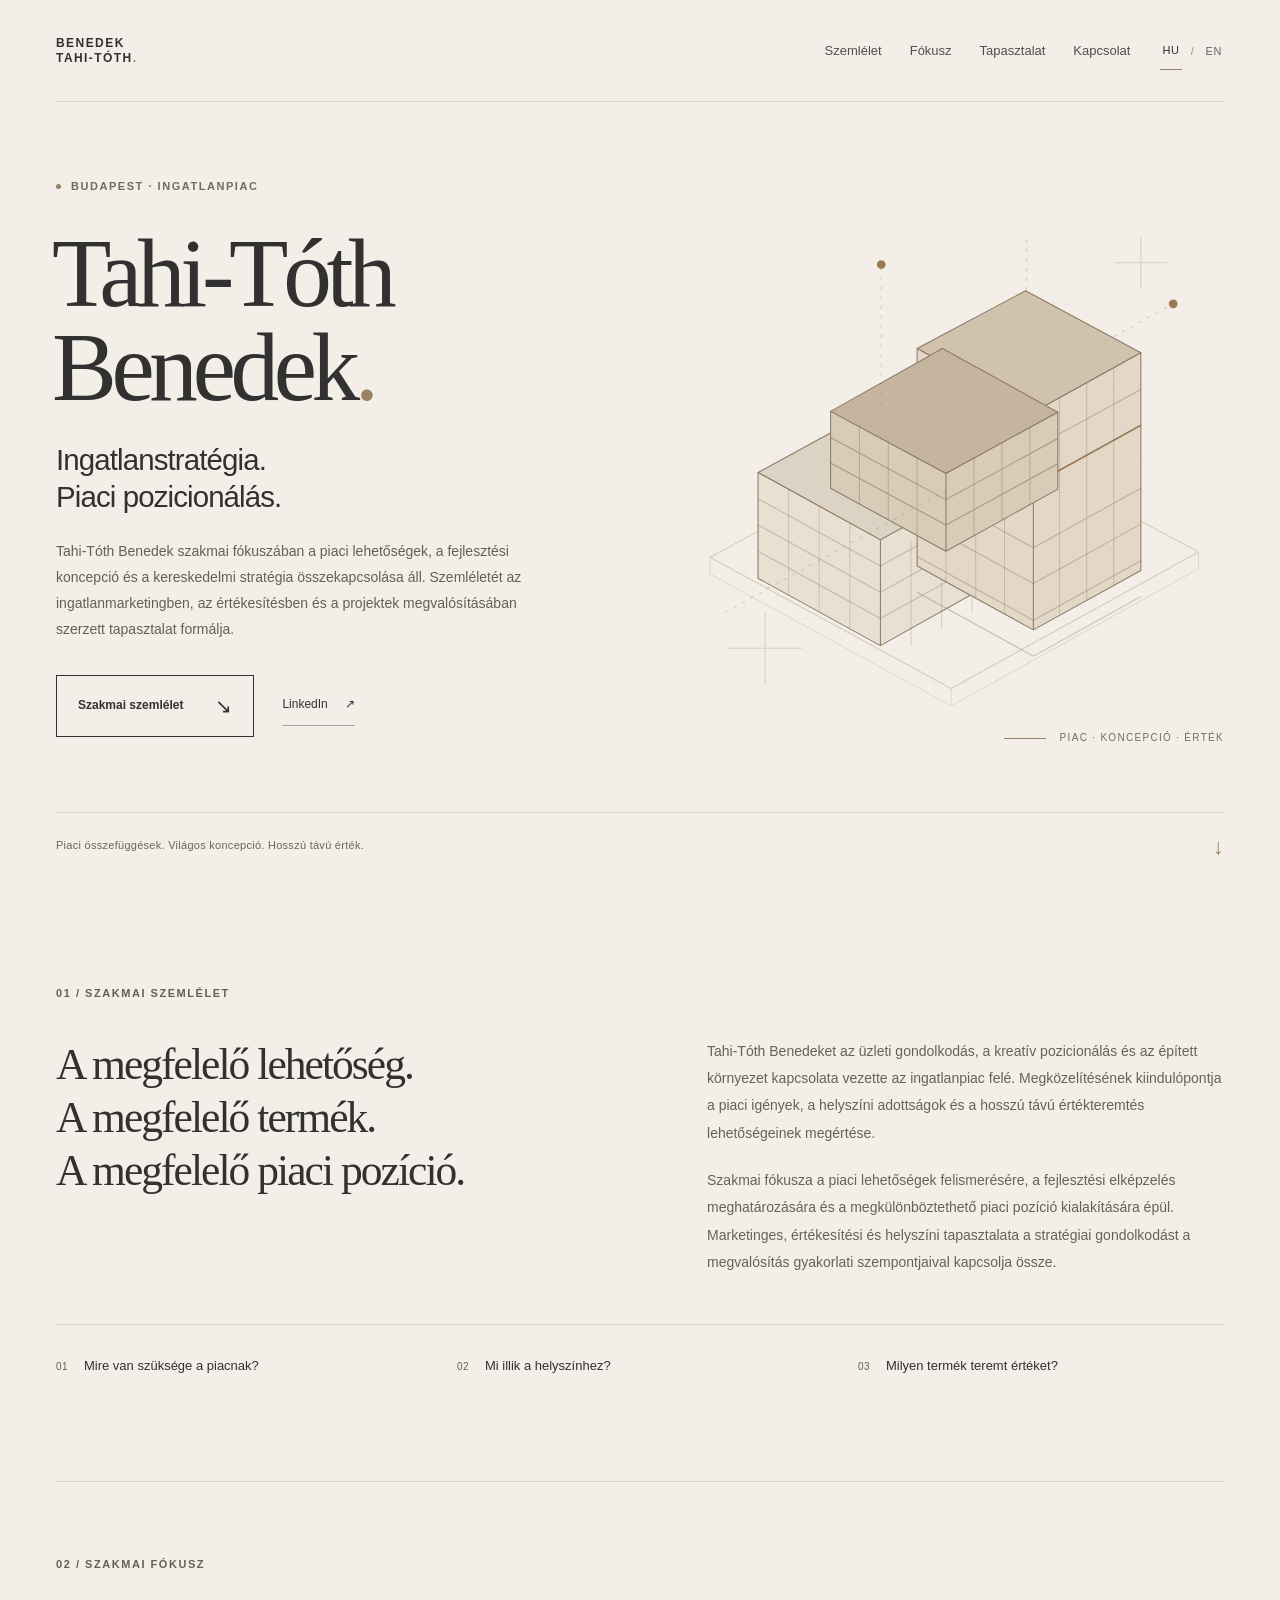
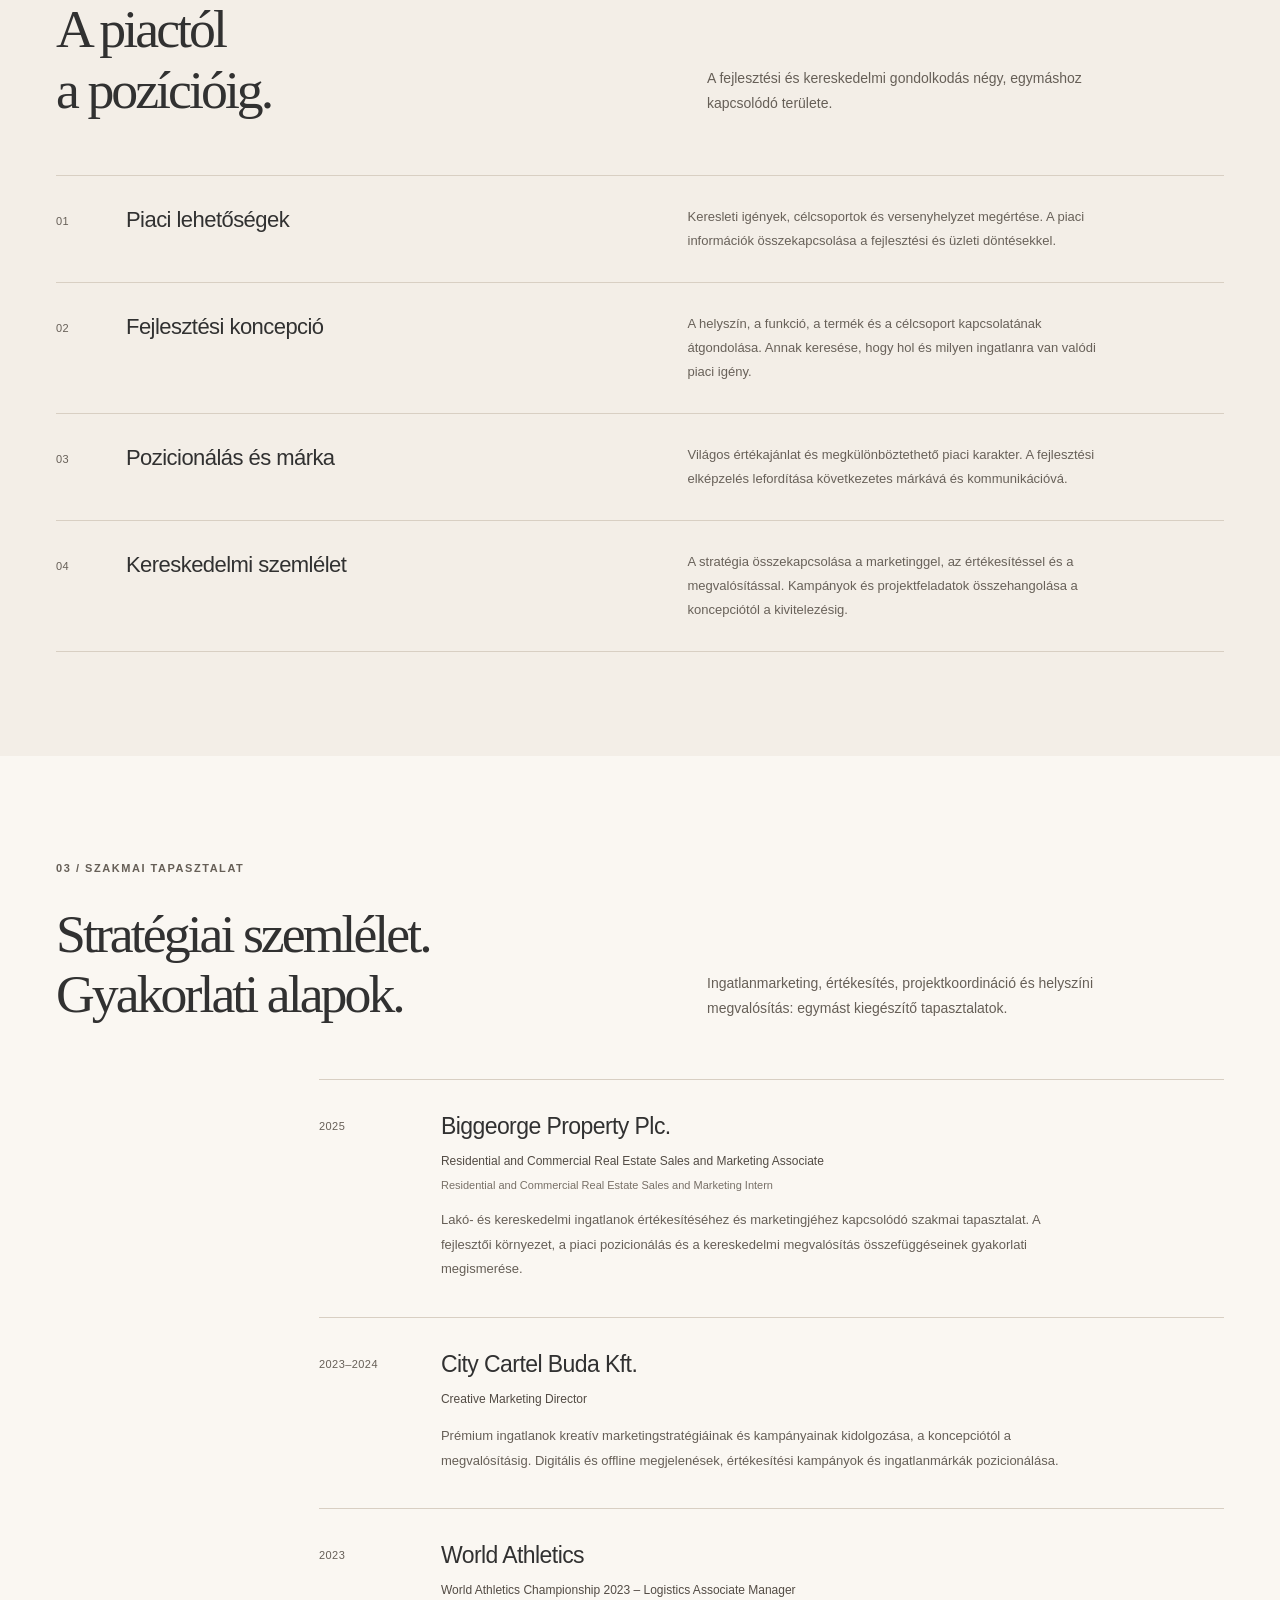
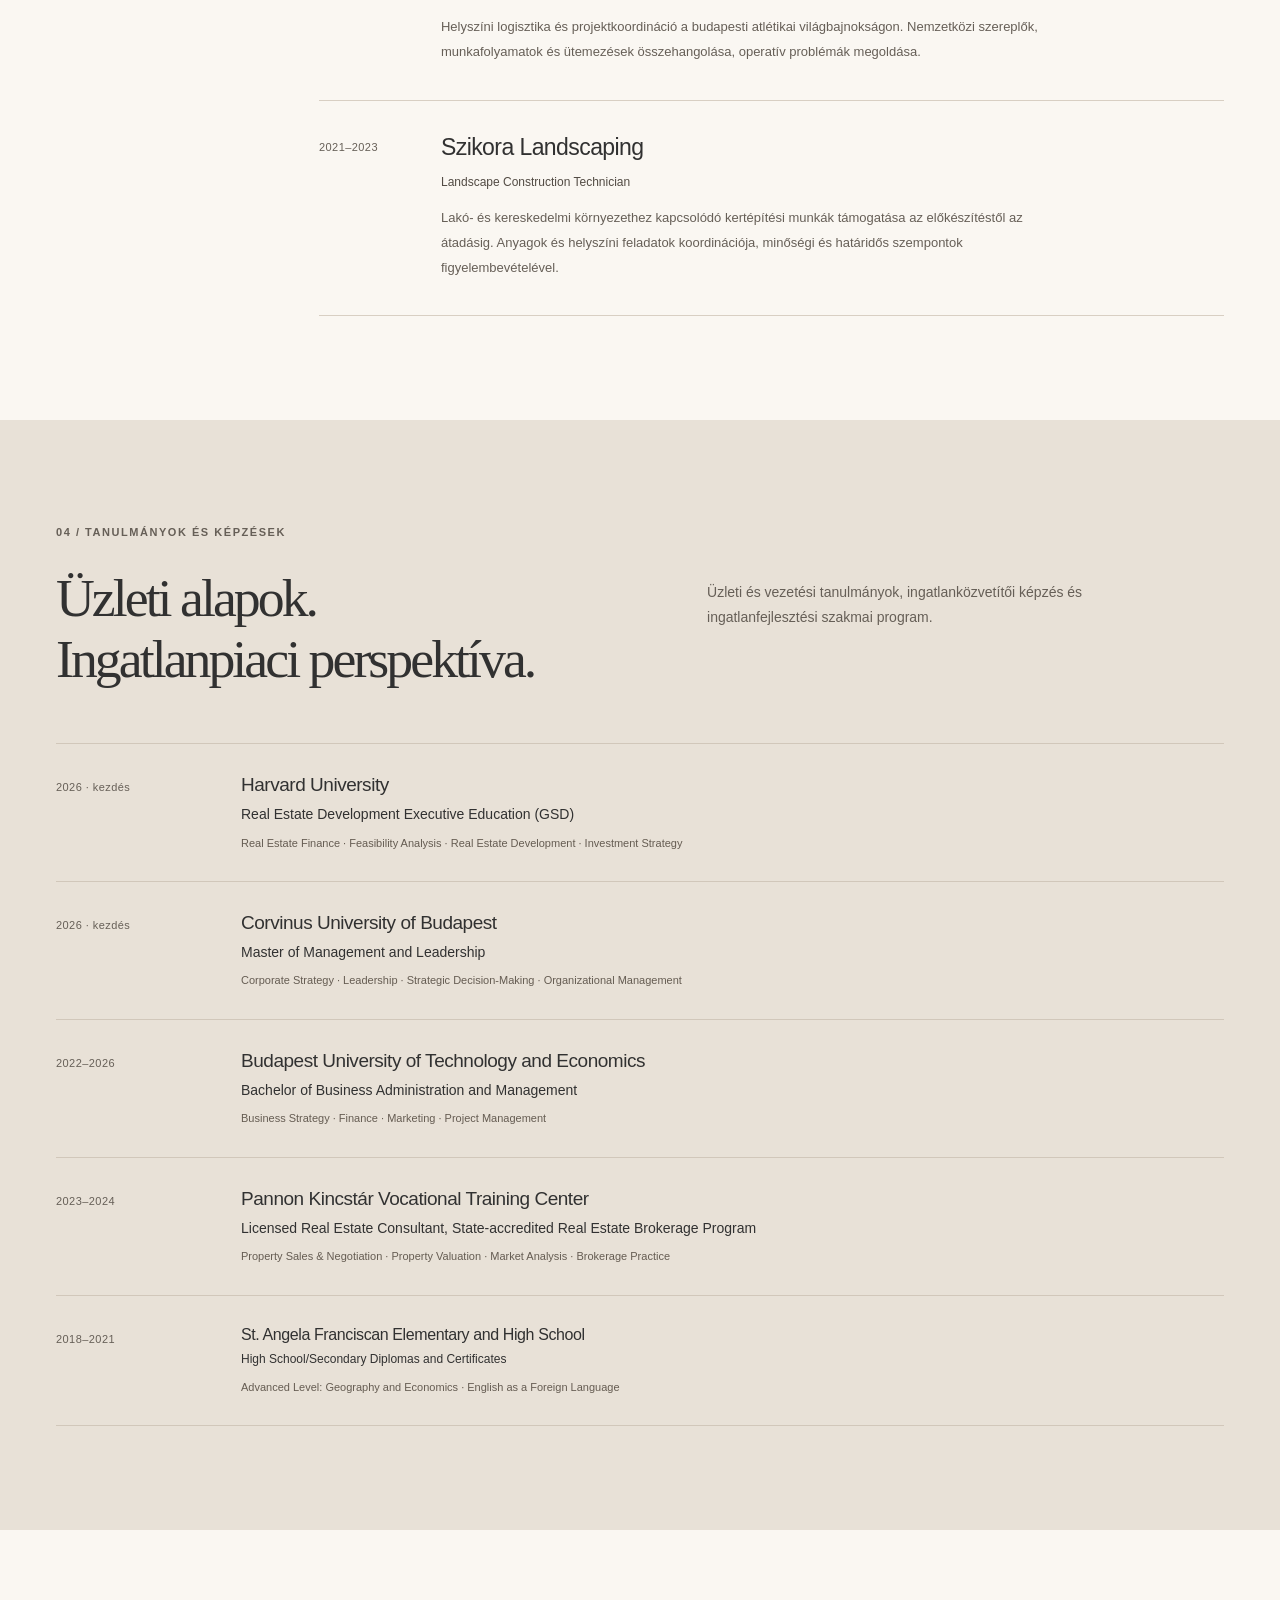
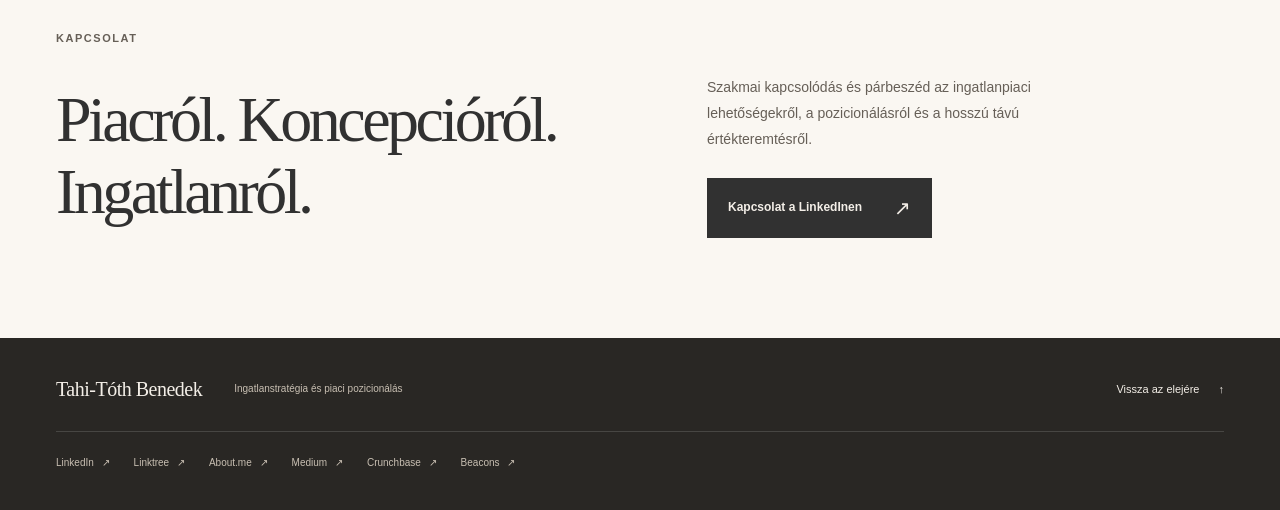
==== index.html @ 2187190b "Add files via upload" ====
<!doctype html>
<html lang="hu">
<head>
  <meta charset="utf-8">
  <meta name="viewport" content="width=device-width, initial-scale=1">
  <title>Tahi-Tóth Benedek | Ingatlanstratégia és piaci pozicionálás</title>
  <meta name="description" content="Tahi-Tóth Benedek szakmai oldala. Ingatlanpiaci lehetőségek, fejlesztési koncepció, márkapozicionálás és kereskedelmi szemlélet, gyakorlati tapasztalatra építve.">
  <meta name="author" content="Benedek Tahi-Tóth">
  <meta name="theme-color" content="#f3eee7">
  <link rel="canonical" href="https://benedektt.github.io/">
  <link rel="alternate" hreflang="hu" href="https://benedektt.github.io/">
  <link rel="alternate" hreflang="en" href="https://benedektt.github.io/en/">
  <link rel="alternate" hreflang="x-default" href="https://benedektt.github.io/">
  <meta property="og:type" content="profile">
  <meta property="og:site_name" content="Benedek Tahi-Tóth">
  <meta property="og:title" content="Tahi-Tóth Benedek | Ingatlanstratégia és piaci pozicionálás">
  <meta property="og:description" content="Tahi-Tóth Benedek szakmai oldala. Ingatlanpiaci lehetőségek, fejlesztési koncepció, márkapozicionálás és kereskedelmi szemlélet, gyakorlati tapasztalatra építve.">
  <meta property="og:url" content="https://benedektt.github.io/">
  <meta property="og:locale" content="hu_HU">
  <meta property="og:locale:alternate" content="en_GB">
  <meta property="og:image" content="https://benedektt.github.io/assets/social-card.png">
  <meta property="og:image:width" content="1200">
  <meta property="og:image:height" content="630">
  <meta property="og:image:alt" content="Benedek Tahi-Tóth — Real estate strategy and market positioning">
  <meta name="twitter:card" content="summary_large_image">
  <meta name="twitter:title" content="Tahi-Tóth Benedek | Ingatlanstratégia és piaci pozicionálás">
  <meta name="twitter:description" content="Tahi-Tóth Benedek szakmai oldala. Ingatlanpiaci lehetőségek, fejlesztési koncepció, márkapozicionálás és kereskedelmi szemlélet, gyakorlati tapasztalatra építve.">
  <meta name="twitter:image" content="https://benedektt.github.io/assets/social-card.png">
  <link rel="icon" href="assets/favicon.svg" type="image/svg+xml">
  <link rel="stylesheet" href="styles.css">
  <script type="application/ld+json">{"@context":"https://schema.org","@graph":[{"@type":"Person","@id":"https://benedektt.github.io/#person","name":"Benedek Tahi-Tóth","alternateName":["Tahi-Tóth Benedek","Benedek Tahi-Toth","Tahi-Toth Benedek"],"url":"https://benedektt.github.io/","description":"Tahi-Tóth Benedek szakmai oldala. Ingatlanpiaci lehetőségek, fejlesztési koncepció, márkapozicionálás és kereskedelmi szemlélet, gyakorlati tapasztalatra építve.","sameAs":["https://www.linkedin.com/in/benedektt/","https://linktr.ee/benedektt","https://about.me/benedektt","https://medium.com/@benedektt","https://www.crunchbase.com/person/benedek-tahi-t%C3%B3th","https://beacons.ai/benedektt"],"knowsAbout":["Real estate market analysis","Real estate development concepts","Market positioning","Real estate branding","Property marketing","Residential and commercial real estate sales"]},{"@type":"WebSite","@id":"https://benedektt.github.io/#website","url":"https://benedektt.github.io/","name":"Benedek Tahi-Tóth","inLanguage":["hu","en"],"publisher":{"@id":"https://benedektt.github.io/#person"}},{"@type":"ProfilePage","@id":"https://benedektt.github.io/#profile","url":"https://benedektt.github.io/","name":"Tahi-Tóth Benedek | Ingatlanstratégia és piaci pozicionálás","inLanguage":"hu","mainEntity":{"@id":"https://benedektt.github.io/#person"},"isPartOf":{"@id":"https://benedektt.github.io/#website"}}]}</script>
</head>
<body id="top">
  <a class="skip-link" href="#main">Ugrás a tartalomra</a>
  <div class="hero-wrap">
    <header class="site-header container">
      <a class="wordmark" href="#top" aria-label="Benedek Tahi-Tóth">BENEDEK<br>TAHI-TÓTH<span class="wordmark-dot" aria-hidden="true">.</span></a>
      <nav aria-label="Fő navigáció"><a href="#szemlelet">Szemlélet</a><a href="#fokusz">Fókusz</a><a href="#tapasztalat">Tapasztalat</a><a href="#kapcsolat">Kapcsolat</a></nav>
      <div class="languages" aria-label="Nyelvválasztás"><a href="./" lang="hu" hreflang="hu" aria-current="page">HU</a><span aria-hidden="true">/</span><a href="en/" lang="en" hreflang="en" >EN</a></div>
    </header>
  </div>
    <main id="main">
      <div class="hero-wrap">
      <section class="hero container" aria-labelledby="hero-title">
        <div class="hero-copy">
          <p class="eyebrow"><span class="status-dot" aria-hidden="true"></span>Budapest · Ingatlanpiac</p>
          <h1 id="hero-title">Tahi-Tóth<br> Benedek<span class="accent">.</span></h1>
          <p class="position">Ingatlanstratégia.<br>Piaci pozicionálás.</p>
          <p class="hero-intro">Tahi-Tóth Benedek szakmai fókuszában a piaci lehetőségek, a fejlesztési koncepció és a kereskedelmi stratégia összekapcsolása áll. Szemléletét az ingatlanmarketingben, az értékesítésben és a projektek megvalósításában szerzett tapasztalat formálja.</p>
          <div class="hero-actions"><a class="button button-light" href="#szemlelet">Szakmai szemlélet <span aria-hidden="true">↘</span></a><a class="text-link" href="https://www.linkedin.com/in/benedektt/">LinkedIn <span aria-hidden="true">↗</span></a></div>
        </div>
        <div class="hero-art"><svg class="architecture" viewBox="0 0 620 640" fill="none" aria-hidden="true" xmlns="http://www.w3.org/2000/svg">
  <defs><pattern id="grid" width="36" height="36" patternUnits="userSpaceOnUse"><path d="M36 0H0V36" stroke="currentColor" stroke-opacity=".075"/></pattern></defs>
  <rect width="620" height="640" fill="url(#grid)"/>
  <g stroke="currentColor" stroke-width="1.2" stroke-linejoin="round">
    <path d="M32 434 308 584 591 428 316 281Z" stroke-opacity=".30"/>
    <path d="m32 453 276 151 283-157M308 584v20M591 428v19M32 434v19" stroke-opacity=".18"/>
    <path d="m87 337 140 77 141-78-140-76Z" fill="#ddd3c5"/>
    <path d="m87 337 140 77v121L87 458Zm140 77 141-78v120l-141 79Z" fill="#e9e0d4"/>
    <path d="m87 367 140 77 141-78M87 397l140 77 141-78M87 427l140 77 141-78" stroke-opacity=".40"/>
    <path d="M122 356v121m35-102v121m35-102v121m70-101v121m35-140v121m35-141v121" stroke-opacity=".28"/>
    <path d="m269 195 133 73 123-68-132-71Z" fill="#d1c2ae"/>
    <path d="m269 195 133 73v249l-133-73Zm133 73 123-68v249l-123 68Z" fill="#e3d8c8"/>
    <path d="m269 237 133 72 123-67m-256 108 133 73 123-68m-256 36 133 73 123-68m-256 37 133 73 123-68m-256 36 133 73 123-68" stroke-opacity=".45"/>
    <path d="M302 213v249m34-231v249m33-231v249m63-247v248m31-265v249m31-266v249" stroke-opacity=".33"/>
    <path d="m269 278 133 73 123-68" stroke="#9a7a55" stroke-width="2"/>
    <path d="m170 267 132 71 128-70-132-73Z" fill="#c6b59e"/>
    <path d="m170 267 132 71v89l-132-72Zm132 71 128-70v88l-128 71Z" fill="#d8cbb8"/>
    <path d="m170 297 132 71 128-70m-260 28 132 71 128-70" stroke-opacity=".65"/>
    <path d="M203 285v88m33-70v88m33-71v88m65-88v90m32-107v89m32-107v89" stroke-opacity=".40"/>
    <path d="m49 497 260-143m175-167 78-43M228 260V99m166 30V65" stroke-dasharray="4 7" stroke-opacity=".30"/>
    <circle cx="228" cy="99" r="5" fill="#9a7a55" stroke="none"/>
    <circle cx="562" cy="144" r="5" fill="#9a7a55" stroke="none"/>
    <path d="M53 538h84m-42-42v84M495 97h60m-30-30v60" stroke-opacity=".25"/>
  </g>
</svg><p class="art-caption"><span class="art-line" aria-hidden="true"></span>Piac · Koncepció · Érték</p></div>
        <div class="hero-foot"><span>Piaci összefüggések. Világos koncepció. Hosszú távú érték.</span><span aria-hidden="true">↓</span></div>
      </section>
      </div>
      <div class="light-surface">
        <section id="szemlelet" class="about section container" aria-labelledby="about-title">
          <p class="section-label">01 / Szakmai szemlélet</p>
          <div class="about-grid"><h2 id="about-title">A megfelelő lehetőség.<br>A megfelelő termék.<br>A megfelelő piaci pozíció.</h2><div class="prose"><p>Tahi-Tóth Benedeket az üzleti gondolkodás, a kreatív pozicionálás és az épített környezet kapcsolata vezette az ingatlanpiac felé. Megközelítésének kiindulópontja a piaci igények, a helyszíni adottságok és a hosszú távú értékteremtés lehetőségeinek megértése.</p><p>Szakmai fókusza a piaci lehetőségek felismerésére, a fejlesztési elképzelés meghatározására és a megkülönböztethető piaci pozíció kialakítására épül. Marketinges, értékesítési és helyszíni tapasztalata a stratégiai gondolkodást a megvalósítás gyakorlati szempontjaival kapcsolja össze.</p></div></div>
          <ol class="questions"><li><span>01</span>Mire van szüksége a piacnak?</li><li><span>02</span>Mi illik a helyszínhez?</li><li><span>03</span>Milyen termék teremt értéket?</li></ol>
        </section>
        <section id="fokusz" class="focus section container" aria-labelledby="focus-title">
          <div class="section-heading"><div><p class="section-label">02 / Szakmai fókusz</p><h2 id="focus-title">A piactól<br>a pozícióig.</h2></div><p class="section-intro">A fejlesztési és kereskedelmi gondolkodás négy, egymáshoz kapcsolódó területe.</p></div>
          <div class="focus-list"><article class="focus-row"><span class="row-number">01</span><h3>Piaci lehetőségek</h3><p>Keresleti igények, célcsoportok és versenyhelyzet megértése. A piaci információk összekapcsolása a fejlesztési és üzleti döntésekkel.</p></article><article class="focus-row"><span class="row-number">02</span><h3>Fejlesztési koncepció</h3><p>A helyszín, a funkció, a termék és a célcsoport kapcsolatának átgondolása. Annak keresése, hogy hol és milyen ingatlanra van valódi piaci igény.</p></article><article class="focus-row"><span class="row-number">03</span><h3>Pozicionálás és márka</h3><p>Világos értékajánlat és megkülönböztethető piaci karakter. A fejlesztési elképzelés lefordítása következetes márkává és kommunikációvá.</p></article><article class="focus-row"><span class="row-number">04</span><h3>Kereskedelmi szemlélet</h3><p>A stratégia összekapcsolása a marketinggel, az értékesítéssel és a megvalósítással. Kampányok és projektfeladatok összehangolása a koncepciótól a kivitelezésig.</p></article></div>
        </section>
      </div>
      <section id="tapasztalat" class="experience section container" aria-labelledby="experience-title">
        <div class="section-heading"><div><p class="section-label">03 / Szakmai tapasztalat</p><h2 id="experience-title">Stratégiai szemlélet.<br>Gyakorlati alapok.</h2></div><p class="section-intro">Ingatlanmarketing, értékesítés, projektkoordináció és helyszíni megvalósítás: egymást kiegészítő tapasztalatok.</p></div>
        <div class="career-list"><article class="career"><p class="year">2025</p><div><h3>Biggeorge Property Plc.</h3><ul class="roles"><li>Residential and Commercial Real Estate Sales and Marketing Associate</li><li>Residential and Commercial Real Estate Sales and Marketing Intern</li></ul><p class="career-description">Lakó- és kereskedelmi ingatlanok értékesítéséhez és marketingjéhez kapcsolódó szakmai tapasztalat. A fejlesztői környezet, a piaci pozicionálás és a kereskedelmi megvalósítás összefüggéseinek gyakorlati megismerése.</p></div></article><article class="career"><p class="year">2023–2024</p><div><h3>City Cartel Buda Kft.</h3><ul class="roles"><li>Creative Marketing Director</li></ul><p class="career-description">Prémium ingatlanok kreatív marketingstratégiáinak és kampányainak kidolgozása, a koncepciótól a megvalósításig. Digitális és offline megjelenések, értékesítési kampányok és ingatlanmárkák pozicionálása.</p></div></article><article class="career"><p class="year">2023</p><div><h3>World Athletics</h3><ul class="roles"><li>World Athletics Championship 2023 – Logistics Associate Manager</li></ul><p class="career-description">Helyszíni logisztika és projektkoordináció a budapesti atlétikai világbajnokságon. Nemzetközi szereplők, munkafolyamatok és ütemezések összehangolása, operatív problémák megoldása.</p></div></article><article class="career"><p class="year">2021–2023</p><div><h3>Szikora Landscaping</h3><ul class="roles"><li>Landscape Construction Technician</li></ul><p class="career-description">Lakó- és kereskedelmi környezethez kapcsolódó kertépítési munkák támogatása az előkészítéstől az átadásig. Anyagok és helyszíni feladatok koordinációja, minőségi és határidős szempontok figyelembevételével.</p></div></article></div>
      </section>
      <div class="education-wrap">
        <section id="tanulmanyok" class="education section container" aria-labelledby="education-title">
          <div class="section-heading"><div><p class="section-label">04 / Tanulmányok és képzések</p><h2 id="education-title">Üzleti alapok.<br>Ingatlanpiaci perspektíva.</h2></div><p class="section-intro">Üzleti és vezetési tanulmányok, ingatlanközvetítői képzés és ingatlanfejlesztési szakmai program.</p></div>
          <div class="study-list"><article class="study"><p class="year">2026 · kezdés</p><div><h3>Harvard University</h3><p class="degree">Real Estate Development Executive Education (GSD)</p><p class="subjects">Real Estate Finance · Feasibility Analysis · Real Estate Development · Investment Strategy</p></div></article><article class="study"><p class="year">2026 · kezdés</p><div><h3>Corvinus University of Budapest</h3><p class="degree">Master of Management and Leadership</p><p class="subjects">Corporate Strategy · Leadership · Strategic Decision-Making · Organizational Management</p></div></article><article class="study"><p class="year">2022–2026</p><div><h3>Budapest University of Technology and Economics</h3><p class="degree">Bachelor of Business Administration and Management</p><p class="subjects">Business Strategy · Finance · Marketing · Project Management</p></div></article><article class="study"><p class="year">2023–2024</p><div><h3>Pannon Kincstár Vocational Training Center</h3><p class="degree">Licensed Real Estate Consultant, State-accredited Real Estate Brokerage Program</p><p class="subjects">Property Sales &amp; Negotiation · Property Valuation · Market Analysis · Brokerage Practice</p></div></article><article class="study"><p class="year">2018–2021</p><div><h3>St. Angela Franciscan Elementary and High School</h3><p class="degree">High School/Secondary Diplomas and Certificates</p><p class="subjects">Advanced Level: Geography and Economics · English as a Foreign Language</p></div></article></div>
        </section>
      </div>
      <section id="kapcsolat" class="contact section container" aria-labelledby="contact-title">
        <p class="section-label">Kapcsolat</p><div class="contact-grid"><h2 id="contact-title">Piacról. Koncepcióról.<br>Ingatlanról.</h2><div><p>Szakmai kapcsolódás és párbeszéd az ingatlanpiaci lehetőségekről, a pozicionálásról és a hosszú távú értékteremtésről.</p><a class="button button-dark" href="https://www.linkedin.com/in/benedektt/">Kapcsolat a LinkedInen <span aria-hidden="true">↗</span></a></div></div>
      </section>
    </main>
    <footer class="site-footer"><div class="container"><div class="footer-top"><a class="footer-name" href="#top">Tahi-Tóth Benedek</a><p>Ingatlanstratégia és piaci pozicionálás</p><a class="back-top" href="#top">Vissza az elejére <span aria-hidden="true">↑</span></a></div><nav class="profile-links" aria-label="Szakmai profilok"><a href="https://www.linkedin.com/in/benedektt/">LinkedIn <span aria-hidden="true">↗</span></a><a href="https://linktr.ee/benedektt">Linktree <span aria-hidden="true">↗</span></a><a href="https://about.me/benedektt">About.me <span aria-hidden="true">↗</span></a><a href="https://medium.com/@benedektt">Medium <span aria-hidden="true">↗</span></a><a href="https://www.crunchbase.com/person/benedek-tahi-t%C3%B3th">Crunchbase <span aria-hidden="true">↗</span></a><a href="https://beacons.ai/benedektt">Beacons <span aria-hidden="true">↗</span></a></nav></div></footer>
</body>
</html>
---- styles.css ----
:root{--ink:#313131;--ink-deep:#292724;--cream:#f3eee7;--paper:#faf7f2;--sand:#9b8064;--muted:#665f57;--line:#d8cfc3;--serif:Georgia,'Times New Roman',serif;--sans:Inter,'Segoe UI',Arial,sans-serif}
*{box-sizing:border-box}html{scroll-behavior:smooth;scroll-padding-top:26px}body{margin:0;background:var(--paper);color:var(--ink);font-family:var(--sans);font-size:16px;line-height:1.65;-webkit-font-smoothing:antialiased}a{color:inherit;text-decoration:none}a:focus-visible{outline:3px solid #8b6f4f;outline-offset:6px}::selection{background:#dfd0bf;color:var(--ink)}h1,h2,h3,p{margin:0}h1,h2{font-family:var(--serif);font-weight:400;letter-spacing:-.055em}h2{font-size:clamp(36px,4.2vw,58px);line-height:1.13}h3{font-size:22px;font-weight:500;line-height:1.35;letter-spacing:-.025em}.container{width:min(1240px,calc(100% - 112px));margin-inline:auto}.section{padding-block:104px}.skip-link{position:absolute;top:-100px;left:16px;z-index:100;padding:12px 20px;background:var(--sand);color:var(--ink)}.skip-link:focus{top:16px}.hero-wrap{background:var(--cream)}.site-header,.hero{color:var(--ink);background:var(--cream)}.site-header{display:flex;align-items:center;justify-content:space-between;gap:30px;padding-top:31px;padding-bottom:31px;border-bottom:1px solid #31313124}.wordmark{font-size:12px;line-height:1.25;letter-spacing:.12em;font-weight:600;flex-shrink:0}.wordmark-dot{color:var(--sand)}.site-header nav{display:flex;align-items:center;gap:28px;margin-left:auto}.site-header nav a{font-size:13px;opacity:.84;padding-block:9px}.site-header nav a:hover{opacity:1;color:var(--sand)}.languages{display:flex;gap:9px;align-items:center;font-size:11px;letter-spacing:.06em}.languages a{padding:10px 2px;opacity:.72}.languages a[aria-current]{opacity:1;border-bottom:1px solid var(--sand)}.languages span{opacity:.5}.hero{display:grid;grid-template-columns:1.1fr 1fr;gap:0 30px;padding-top:76px;position:relative}.eyebrow,.section-label{font-size:11px;line-height:1.5;font-weight:600;text-transform:uppercase;letter-spacing:.14em}.eyebrow{display:flex;align-items:center;gap:10px;color:#716b63;margin-bottom:31px}.status-dot{width:5px;height:5px;background:var(--sand);border-radius:50%;display:inline-block}.hero h1{font-size:clamp(65px,7.6vw,110px);line-height:.97;margin-left:-4px;white-space:nowrap}.accent{color:var(--sand)}.position{font-size:clamp(22px,2.3vw,31px);font-weight:400;line-height:1.28;letter-spacing:-.03em;margin-top:26px}.hero-intro{max-width:475px;font-size:14px;line-height:1.85;color:#655f58;margin-top:23px}.hero-actions{display:flex;align-items:center;gap:28px;margin-top:32px}.button{display:inline-flex;align-items:center;justify-content:space-between;gap:32px;padding:16px 21px;font-size:12px;font-weight:600;line-height:1.4;min-height:50px;transition:background .15s,color .15s}.button span{font-size:20px;font-weight:400}.button-light{background:transparent;color:var(--ink);border:1px solid var(--ink)}.button-light:hover{background:var(--ink);color:var(--cream)}.button-dark{background:var(--ink);color:var(--cream)}.button-dark:hover{background:#4b4540}.text-link{white-space:nowrap;font-size:12px;border-bottom:1px solid #31313165;padding-block:10px}.text-link span{margin-left:14px}.hero-art{align-self:center;position:relative;min-width:0}.architecture{width:100%;height:auto;display:block;color:#8c7a66;overflow:visible}.art-caption{display:flex;align-items:center;justify-content:flex-end;gap:14px;font-size:10px;letter-spacing:.13em;text-transform:uppercase;color:#716b63;margin-top:-8px}.art-line{width:42px;height:1px;background:var(--sand)}.hero-foot{grid-column:1/-1;display:flex;justify-content:space-between;border-top:1px solid #31313124;margin-top:66px;padding-block:23px;font-size:11px;color:#6c655c;letter-spacing:.025em}.hero-foot>span:last-child{font-size:22px;color:var(--sand);line-height:1}.light-surface{background:var(--cream)}.section-label{color:var(--muted);margin-bottom:36px}.about-grid{display:grid;grid-template-columns:1.12fr 1fr;gap:72px}.about h2{font-size:clamp(30px,3.4vw,45px);line-height:1.22;letter-spacing:-.045em}.prose{font-size:14px;color:#686159;line-height:1.95}.prose p+p{margin-top:20px}.questions{display:grid;grid-template-columns:1fr 1fr 1fr;gap:35px;list-style:none;padding:30px 0 0;margin:48px 0 0;border-top:1px solid var(--line)}.questions li{font-size:13px;display:flex;gap:16px;align-items:baseline}.questions span,.row-number,.year{font-size:11px;letter-spacing:.04em;font-variant-numeric:tabular-nums;color:var(--muted)}.questions span{font-size:10px}.focus{border-top:1px solid var(--line);padding-top:74px}.section-heading{display:grid;grid-template-columns:1.12fr 1fr;gap:72px;align-items:end;margin-bottom:54px}.section-heading .section-label{margin-bottom:27px}.section-intro{max-width:390px;color:var(--muted);font-size:14px;line-height:1.8;padding-bottom:4px}.focus-list{border-top:1px solid var(--line)}.focus-row{display:grid;grid-template-columns:45px 1fr 1fr;gap:25px;border-bottom:1px solid var(--line);padding:29px 0}.focus-row .row-number{padding-top:7px}.focus-row h3{font-size:22px}.focus-row p{font-size:13px;color:#686159;line-height:1.85;max-width:425px}.experience{background:var(--paper)}.career-list{border-top:1px solid var(--line);margin-left:calc(22% + 6px)}.career{display:grid;grid-template-columns:96px 1fr;gap:26px;padding:31px 0 35px;border-bottom:1px solid var(--line)}.career .year,.study .year{padding-top:6px}.career h3{font-size:23px;margin-bottom:10px}.roles{list-style:none;padding:0;margin:0 0 14px;font-size:12px;font-weight:500;line-height:1.65;color:#524b44}.roles li+li{margin-top:4px}.roles li:nth-child(2){color:#787067;font-size:11px}.career-description{font-size:13px;line-height:1.9;color:var(--muted);max-width:630px}.education-wrap{background:#e8e1d7}.education .section-heading{align-items:center}.study-list{border-top:1px solid #d1c7ba}.study{display:grid;grid-template-columns:155px 1fr;gap:30px;padding:28px 0;border-bottom:1px solid #d1c7ba}.study h3{font-size:19px;margin-bottom:5px}.degree{font-size:14px;line-height:1.6;max-width:740px}.subjects{font-size:11px;line-height:1.8;color:#655c52;margin-top:8px}.study:last-child h3{font-size:16px}.study:last-child .degree{font-size:12px}.contact{padding-block:100px}.contact .section-label{margin-bottom:28px}.contact-grid{display:grid;grid-template-columns:1.12fr 1fr;gap:72px;align-items:center}.contact-grid h2{font-size:clamp(38px,5vw,70px)}.contact-grid p{font-size:14px;line-height:1.85;max-width:390px;color:var(--muted);margin-bottom:25px}.site-footer{background:var(--ink-deep);color:var(--cream);padding-block:35px}.footer-top{display:grid;grid-template-columns:auto 1fr auto;align-items:center;gap:32px}.footer-name{font-family:var(--serif);font-size:20px;letter-spacing:-.025em}.footer-top p{font-size:10px;color:#c8bfb2}.back-top{font-size:11px}.back-top span{margin-left:16px}.profile-links{display:flex;flex-wrap:wrap;gap:10px 24px;border-top:1px solid #ffffff24;margin-top:25px;padding-top:19px}.profile-links a{font-size:10px;line-height:2.4;color:#c8bfb2}.profile-links a:hover{color:#efdfcb}.profile-links a span{margin-left:5px}.error-page{min-height:100vh;display:grid;place-items:center;padding:36px;background:var(--cream)}.error-page h1{font-size:clamp(45px,8vw,90px);line-height:1.05}.error-page p[lang]{margin:20px 0 28px;color:var(--muted)}
@media(min-width:1450px){.hero{padding-top:85px}}
@media(max-width:1150px){.container{width:calc(100% - 72px)}.site-header nav{gap:20px}.hero{gap:0 16px;padding-top:60px}.hero h1{font-size:8.2vw}.hero-intro{font-size:13px}.hero-art{align-self:center}.about-grid,.section-heading,.contact-grid{gap:40px}.career-list{margin-left:12%}.focus-row{grid-template-columns:30px .95fr 1fr;gap:20px}.focus-row h3{font-size:20px}.footer-top{gap:20px}}
@media(max-width:850px){.container{width:calc(100% - 48px)}.site-header{gap:20px;padding-block:25px}.site-header nav{gap:17px}.site-header nav a{font-size:11px}.hero h1{font-size:9vw}.hero{padding-top:45px}.hero-art{margin-right:-15px}.position{font-size:24px}.hero-intro{font-size:13px}.hero-actions{gap:18px}.hero-actions .button{gap:20px;padding:14px 16px;font-size:11px}.hero-foot{margin-top:45px;font-size:10px}.section{padding-block:75px}.about-grid{grid-template-columns:1fr;gap:28px}.about h2{font-size:43px}.prose{max-width:660px}.questions{gap:20px;margin-top:35px}.questions li{font-size:11px;gap:10px}.section-heading{gap:30px}.section-heading h2{font-size:40px}.section-intro{font-size:13px}.focus-row{grid-template-columns:25px 1fr;gap:10px 20px}.focus-row p{grid-column:2;max-width:100%;font-size:13px}.focus-row h3{font-size:23px}.career-list{margin-left:0}.study{grid-template-columns:105px 1fr;gap:20px}.contact-grid{gap:30px}.footer-top{grid-template-columns:1fr auto}.footer-top p{grid-column:1;grid-row:2}.back-top{grid-column:2;grid-row:1/3}.footer-top{gap:7px 20px}}
@media(max-width:600px){.container{width:calc(100% - 40px)}.site-header{display:grid;grid-template-columns:1fr auto;gap:19px 20px;padding-top:22px;padding-bottom:15px}.wordmark{font-size:10px}.languages{grid-column:2;grid-row:1;font-size:11px}.site-header nav{grid-column:1/-1;grid-row:2;justify-content:space-between;gap:12px;margin:0}.site-header nav a{font-size:11px;padding-block:10px}.hero{display:flex;flex-direction:column;padding-top:39px}.eyebrow{font-size:9px;margin-bottom:27px}.hero h1{font-size:clamp(65px,17vw,94px);letter-spacing:-.06em;margin-left:-2px}.position{font-size:25px;margin-top:23px;line-height:1.3}.hero-intro{font-size:13px;margin-top:20px;line-height:1.85;max-width:460px}.hero-actions{margin-top:25px;gap:18px}.hero-actions .button{font-size:11px;padding:15px 17px;gap:20px}.hero-art{width:min(90%,410px);margin:14px auto -5px;align-self:center}.architecture{max-height:370px}.art-caption{font-size:8px;margin-top:-8px}.hero-foot{width:100%;font-size:9px;margin-top:29px;padding-block:20px;gap:20px;align-items:center;line-height:1.6}.hero-foot>span:first-child{max-width:270px}.section{padding-block:58px}.section-label{font-size:9px;margin-bottom:25px;letter-spacing:.13em}.about h2{font-size:clamp(28px,7.7vw,40px);line-height:1.25}.about-grid{gap:25px}.prose{font-size:13px;line-height:1.9}.questions{grid-template-columns:1fr;gap:15px;margin-top:28px;padding-top:25px}.questions li{font-size:12px;gap:17px}.section-heading{grid-template-columns:1fr;gap:19px;margin-bottom:34px}.section-heading h2{font-size:40px}.section-heading .section-label{margin-bottom:22px}.section-intro{font-size:13px;max-width:430px}.focus{padding-top:50px}.focus-row{padding-block:24px;gap:9px 15px}.focus-row h3{font-size:21px}.focus-row p{font-size:12px;line-height:1.9}.career{grid-template-columns:1fr;gap:10px;padding-block:25px}.career h3{font-size:21px}.career .year{font-size:10px;padding:0}.roles{font-size:11px;line-height:1.7;overflow-wrap:anywhere}.roles li:nth-child(2){font-size:10px}.career-description{font-size:12px;line-height:1.9}.study{grid-template-columns:1fr;gap:10px;padding-block:24px}.study .year{font-size:10px;padding:0}.study h3{font-size:18px}.degree{font-size:13px}.subjects{font-size:10px;line-height:1.85}.study:last-child h3{font-size:15px}.contact-grid{grid-template-columns:1fr;gap:25px}.contact-grid h2{font-size:44px}.contact-grid p{font-size:13px}.contact .section-label{margin-bottom:24px}.button-dark{font-size:11px}.site-footer{padding-block:29px}.footer-top{grid-template-columns:1fr;gap:7px}.footer-name{font-size:21px}.footer-top p{font-size:10px;grid-row:auto;grid-column:auto}.back-top{grid-row:auto;grid-column:auto;margin-top:14px;font-size:10px;justify-self:start;padding-block:6px}.profile-links{gap:8px 19px;margin-top:22px;padding-top:15px}.profile-links a{font-size:10px}}
@media(prefers-reduced-motion:reduce){html{scroll-behavior:auto}*{transition:none!important}}
@media print{.hero-wrap,.site-header,.hero,.site-footer,.light-surface,.education-wrap{background:white;color:black}.hero-art,.site-header nav,.languages,.hero-actions,.hero-foot,.contact,.site-footer,.skip-link{display:none}.container{width:100%}.hero{display:block;padding:0}.hero h1{font-size:40px}.hero h1 br{display:none}.hero-intro,.position{color:black;max-width:100%}.position{font-size:20px}.section{padding-block:25px}.about-grid,.section-heading{display:block}.section-intro{margin-top:12px}.career-list{margin-left:0}.section-label,.prose,.career-description,.subjects,.degree{color:black}.career,.study{break-inside:avoid}.hero h1{white-space:normal}.section-heading h2,.about h2{font-size:26px}}
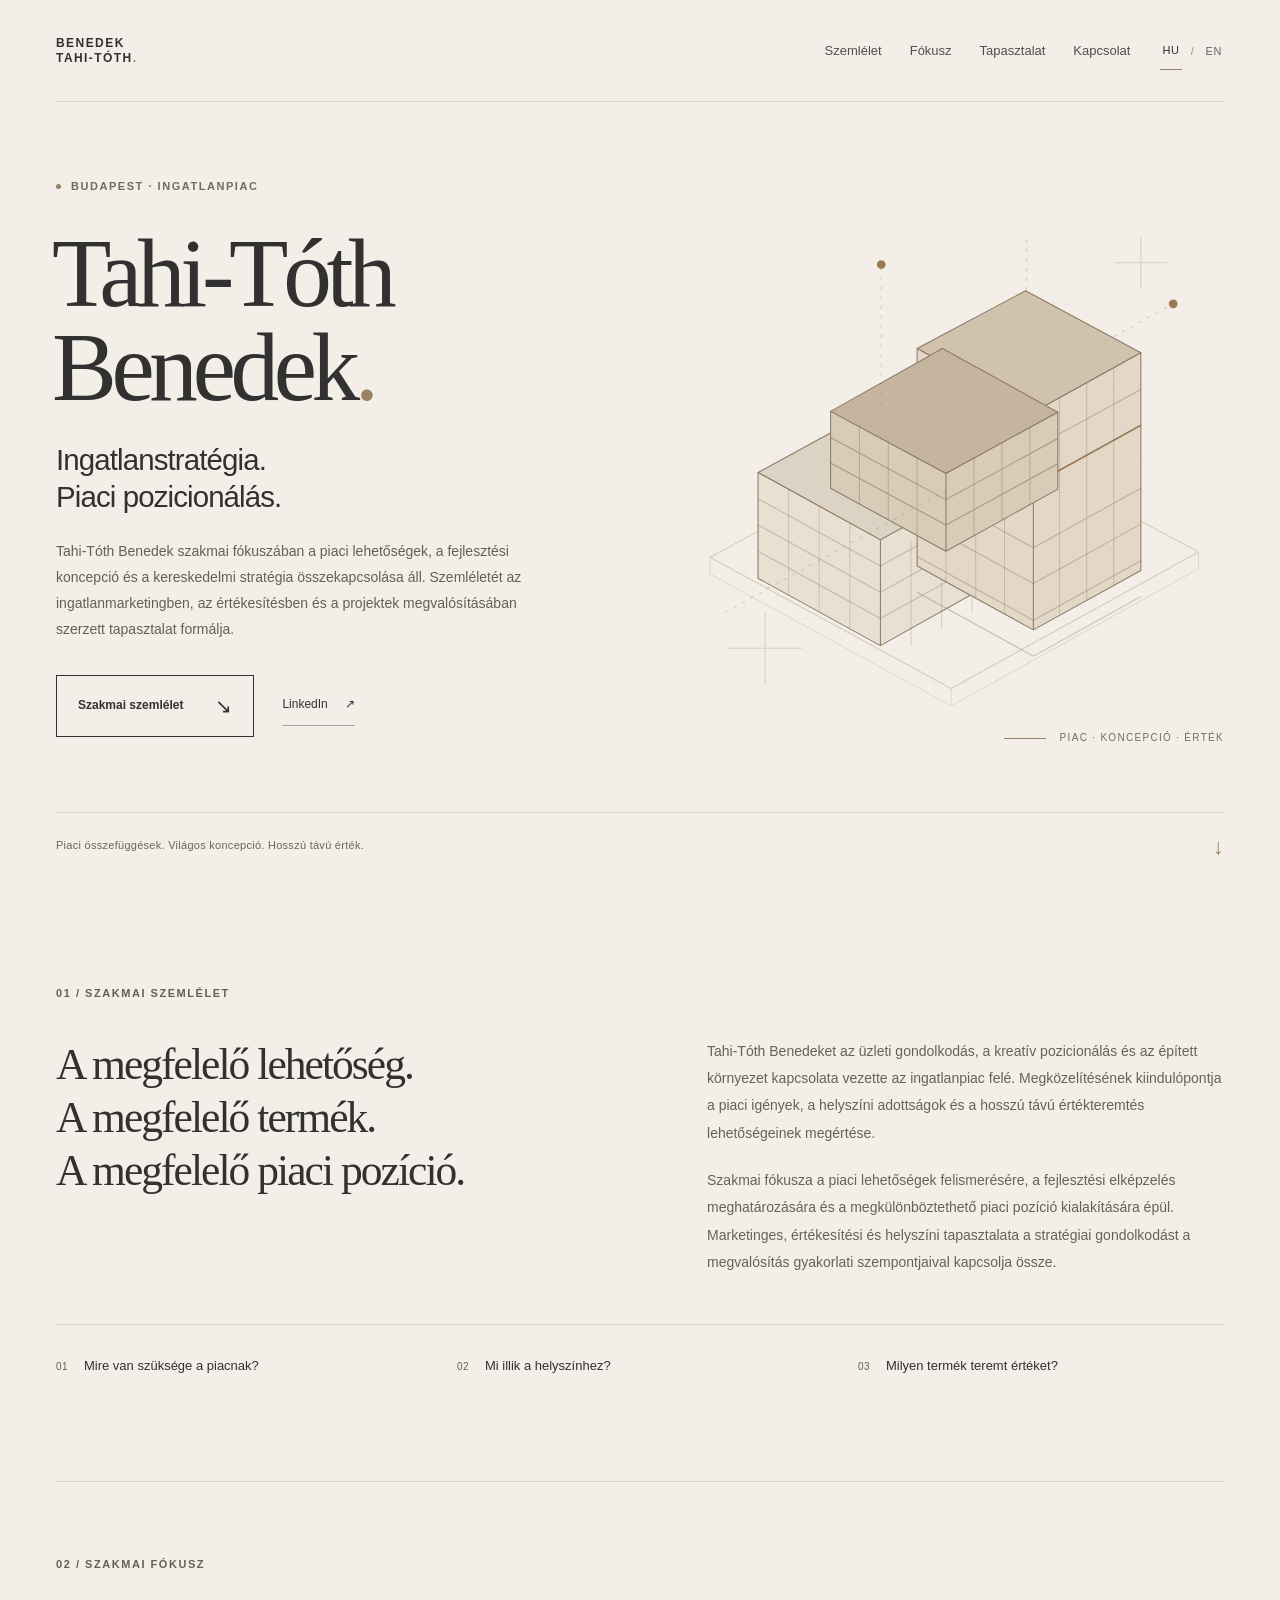
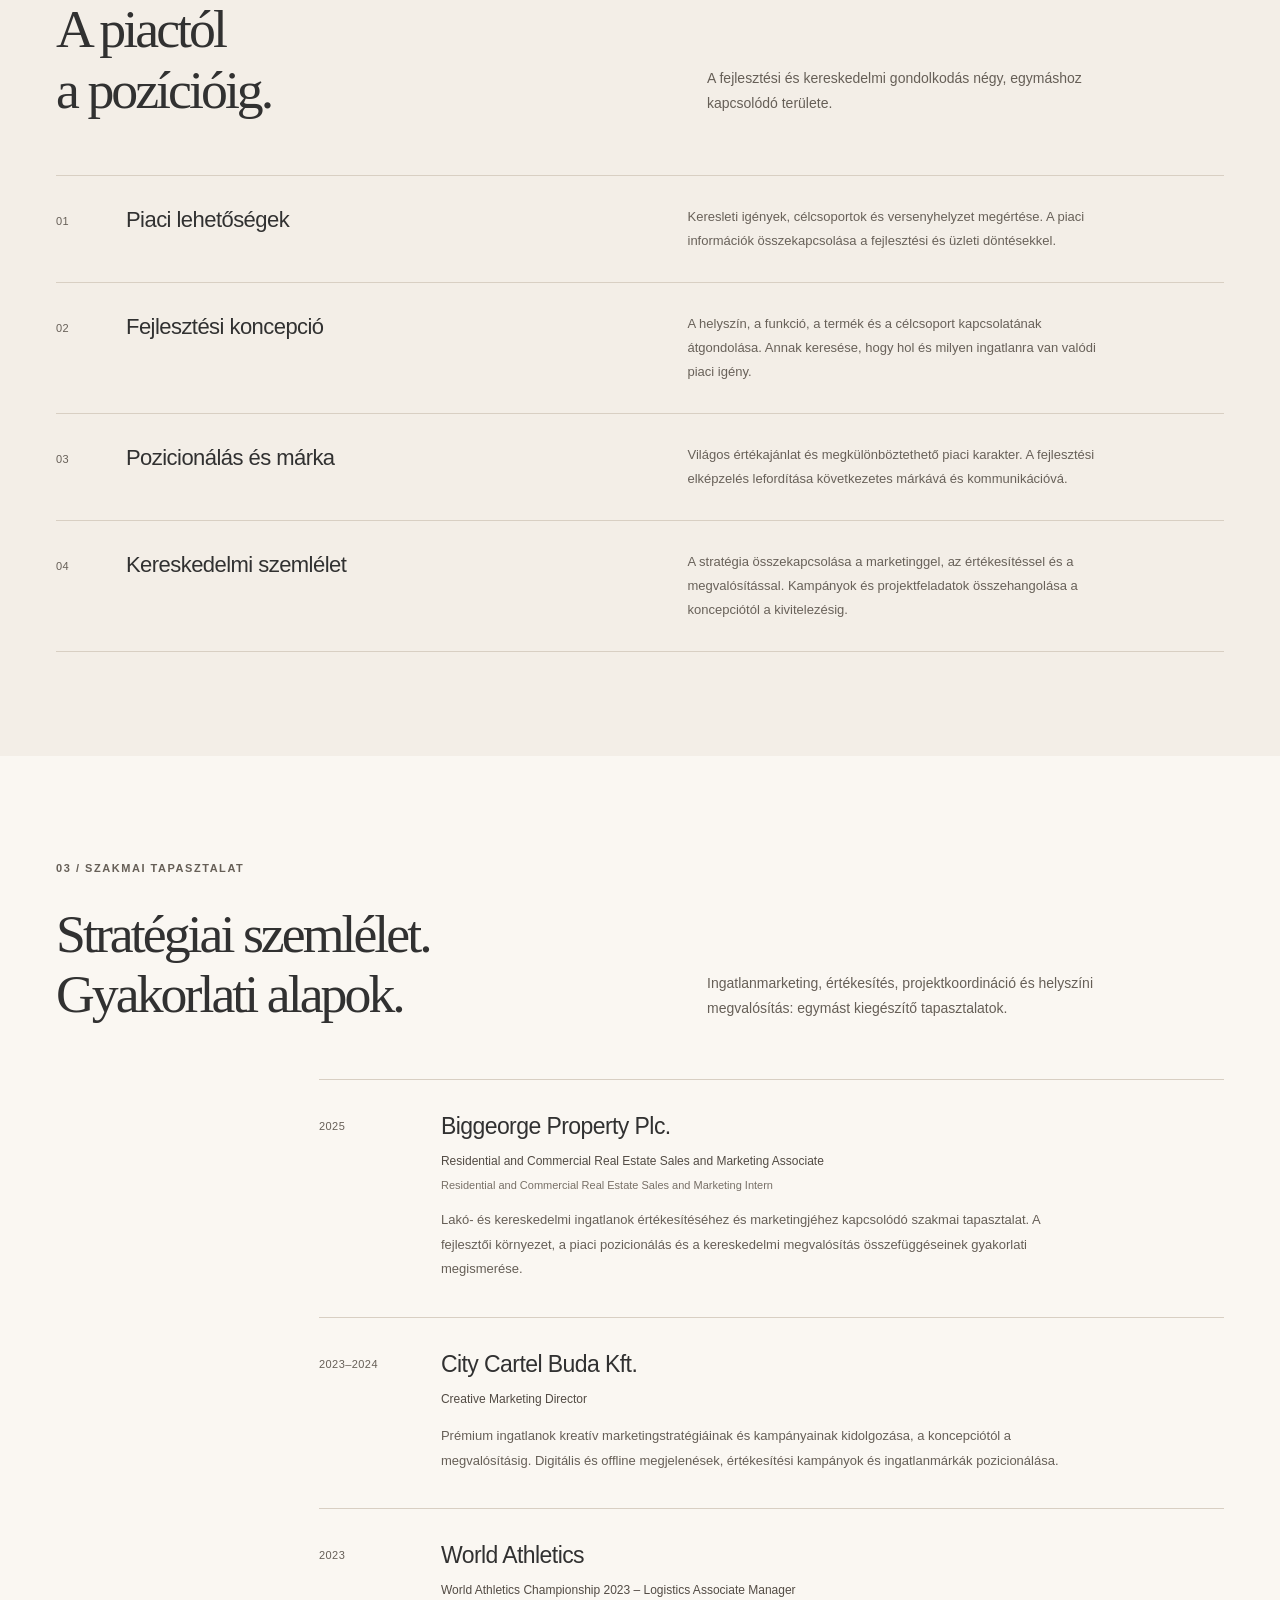
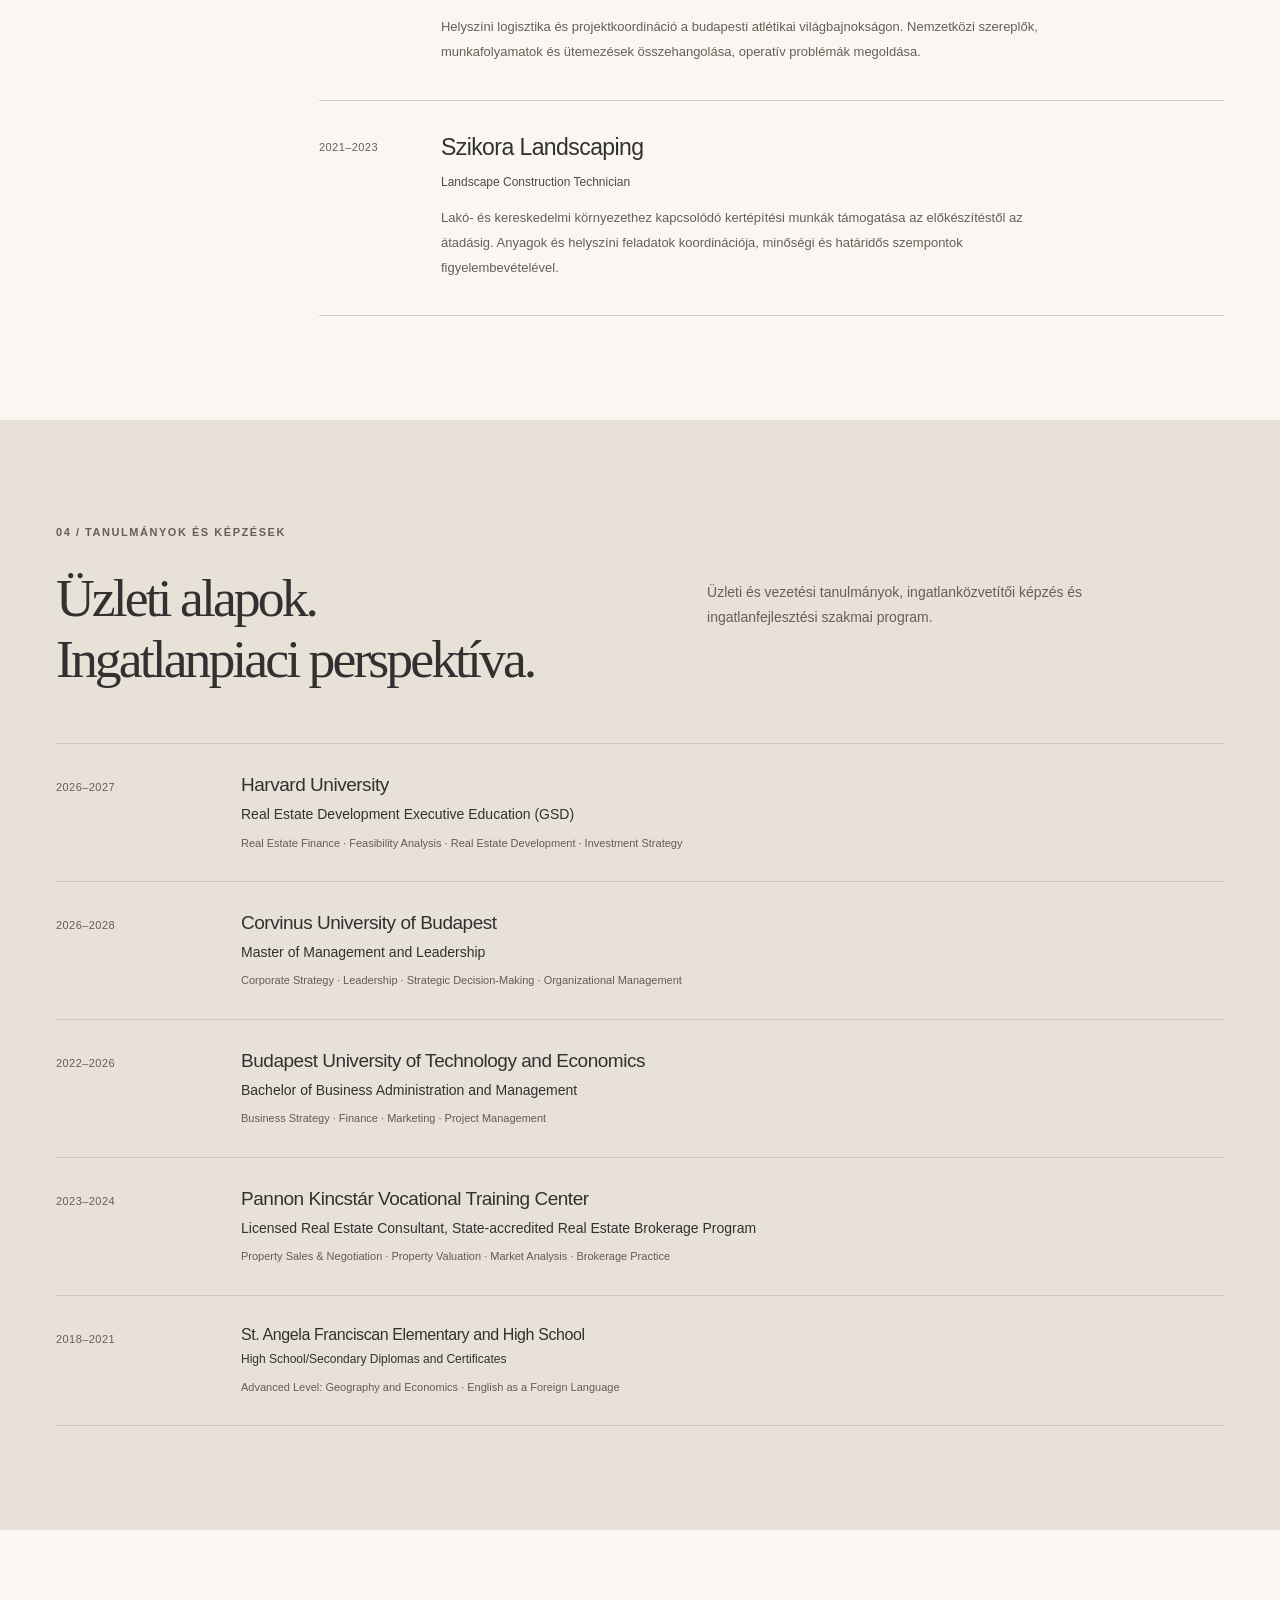
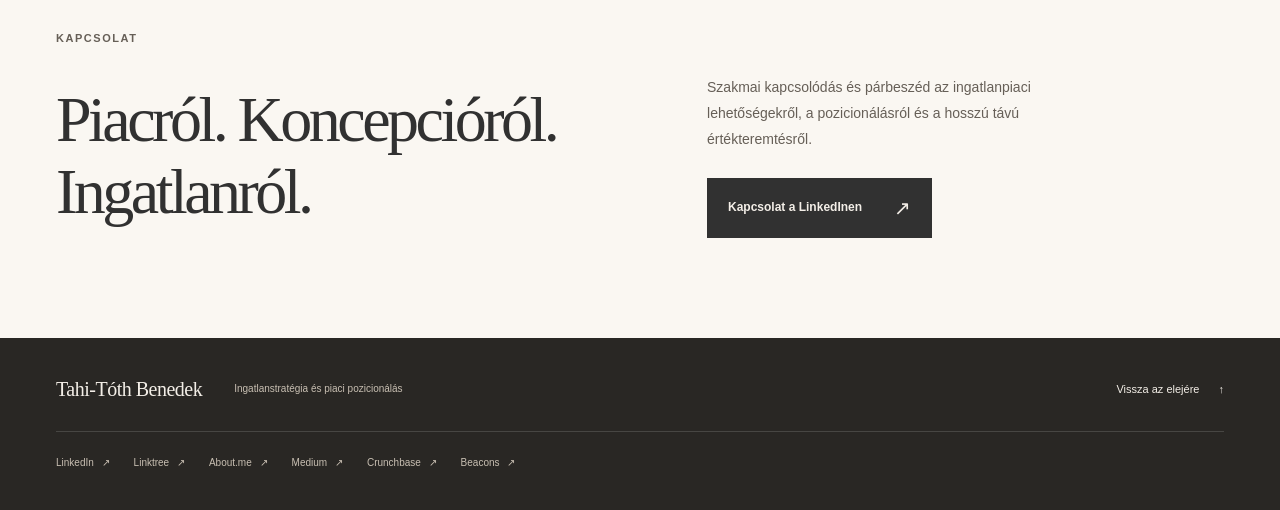
==== commit 3befe094: "Add files via upload" ====
--- a/index.html
+++ b/index.html
@@ -95,7 +95,7 @@
       <div class="education-wrap">
         <section id="tanulmanyok" class="education section container" aria-labelledby="education-title">
           <div class="section-heading"><div><p class="section-label">04 / Tanulmányok és képzések</p><h2 id="education-title">Üzleti alapok.<br>Ingatlanpiaci perspektíva.</h2></div><p class="section-intro">Üzleti és vezetési tanulmányok, ingatlanközvetítői képzés és ingatlanfejlesztési szakmai program.</p></div>
-          <div class="study-list"><article class="study"><p class="year">2026 · kezdés</p><div><h3>Harvard University</h3><p class="degree">Real Estate Development Executive Education (GSD)</p><p class="subjects">Real Estate Finance · Feasibility Analysis · Real Estate Development · Investment Strategy</p></div></article><article class="study"><p class="year">2026 · kezdés</p><div><h3>Corvinus University of Budapest</h3><p class="degree">Master of Management and Leadership</p><p class="subjects">Corporate Strategy · Leadership · Strategic Decision-Making · Organizational Management</p></div></article><article class="study"><p class="year">2022–2026</p><div><h3>Budapest University of Technology and Economics</h3><p class="degree">Bachelor of Business Administration and Management</p><p class="subjects">Business Strategy · Finance · Marketing · Project Management</p></div></article><article class="study"><p class="year">2023–2024</p><div><h3>Pannon Kincstár Vocational Training Center</h3><p class="degree">Licensed Real Estate Consultant, State-accredited Real Estate Brokerage Program</p><p class="subjects">Property Sales &amp; Negotiation · Property Valuation · Market Analysis · Brokerage Practice</p></div></article><article class="study"><p class="year">2018–2021</p><div><h3>St. Angela Franciscan Elementary and High School</h3><p class="degree">High School/Secondary Diplomas and Certificates</p><p class="subjects">Advanced Level: Geography and Economics · English as a Foreign Language</p></div></article></div>
+          <div class="study-list"><article class="study"><p class="year">2026–2027</p><div><h3>Harvard University</h3><p class="degree">Real Estate Development Executive Education (GSD)</p><p class="subjects">Real Estate Finance · Feasibility Analysis · Real Estate Development · Investment Strategy</p></div></article><article class="study"><p class="year">2026–2028</p><div><h3>Corvinus University of Budapest</h3><p class="degree">Master of Management and Leadership</p><p class="subjects">Corporate Strategy · Leadership · Strategic Decision-Making · Organizational Management</p></div></article><article class="study"><p class="year">2022–2026</p><div><h3>Budapest University of Technology and Economics</h3><p class="degree">Bachelor of Business Administration and Management</p><p class="subjects">Business Strategy · Finance · Marketing · Project Management</p></div></article><article class="study"><p class="year">2023–2024</p><div><h3>Pannon Kincstár Vocational Training Center</h3><p class="degree">Licensed Real Estate Consultant, State-accredited Real Estate Brokerage Program</p><p class="subjects">Property Sales &amp; Negotiation · Property Valuation · Market Analysis · Brokerage Practice</p></div></article><article class="study"><p class="year">2018–2021</p><div><h3>St. Angela Franciscan Elementary and High School</h3><p class="degree">High School/Secondary Diplomas and Certificates</p><p class="subjects">Advanced Level: Geography and Economics · English as a Foreign Language</p></div></article></div>
         </section>
       </div>
       <section id="kapcsolat" class="contact section container" aria-labelledby="contact-title">
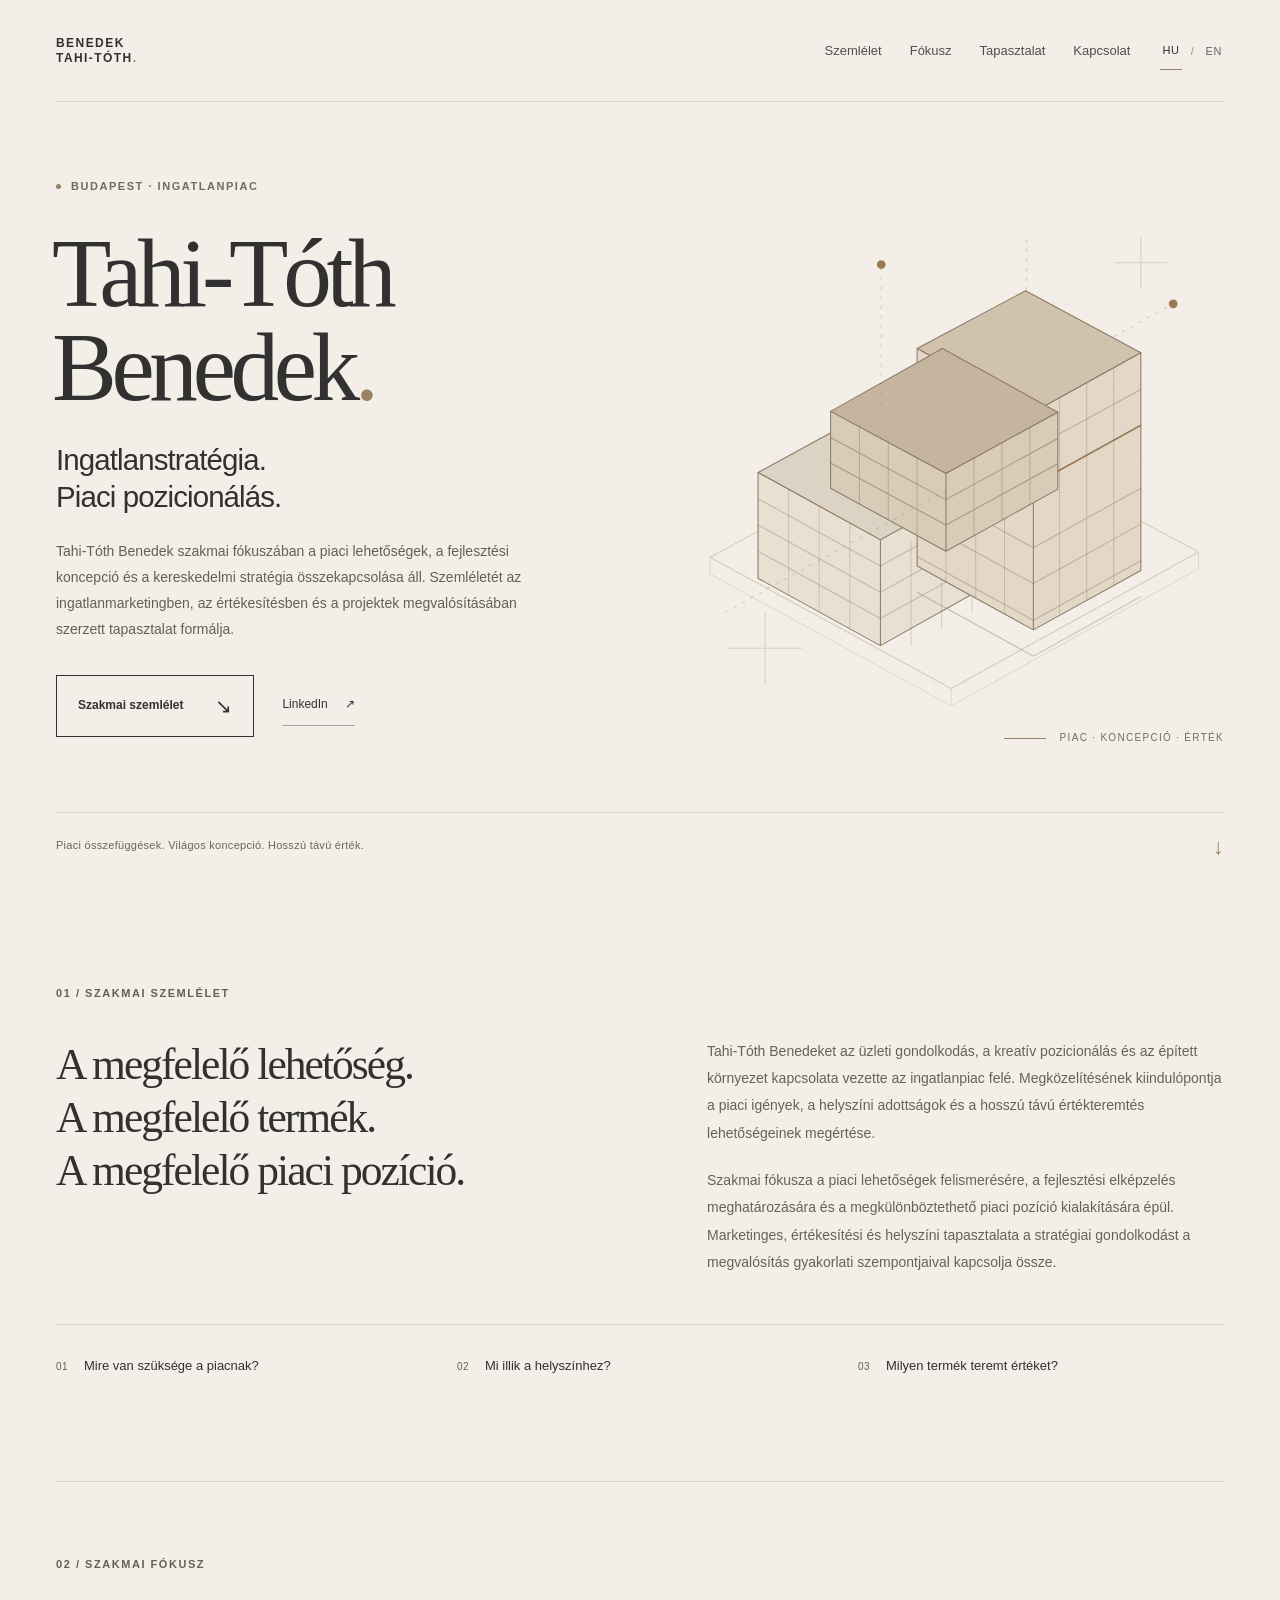
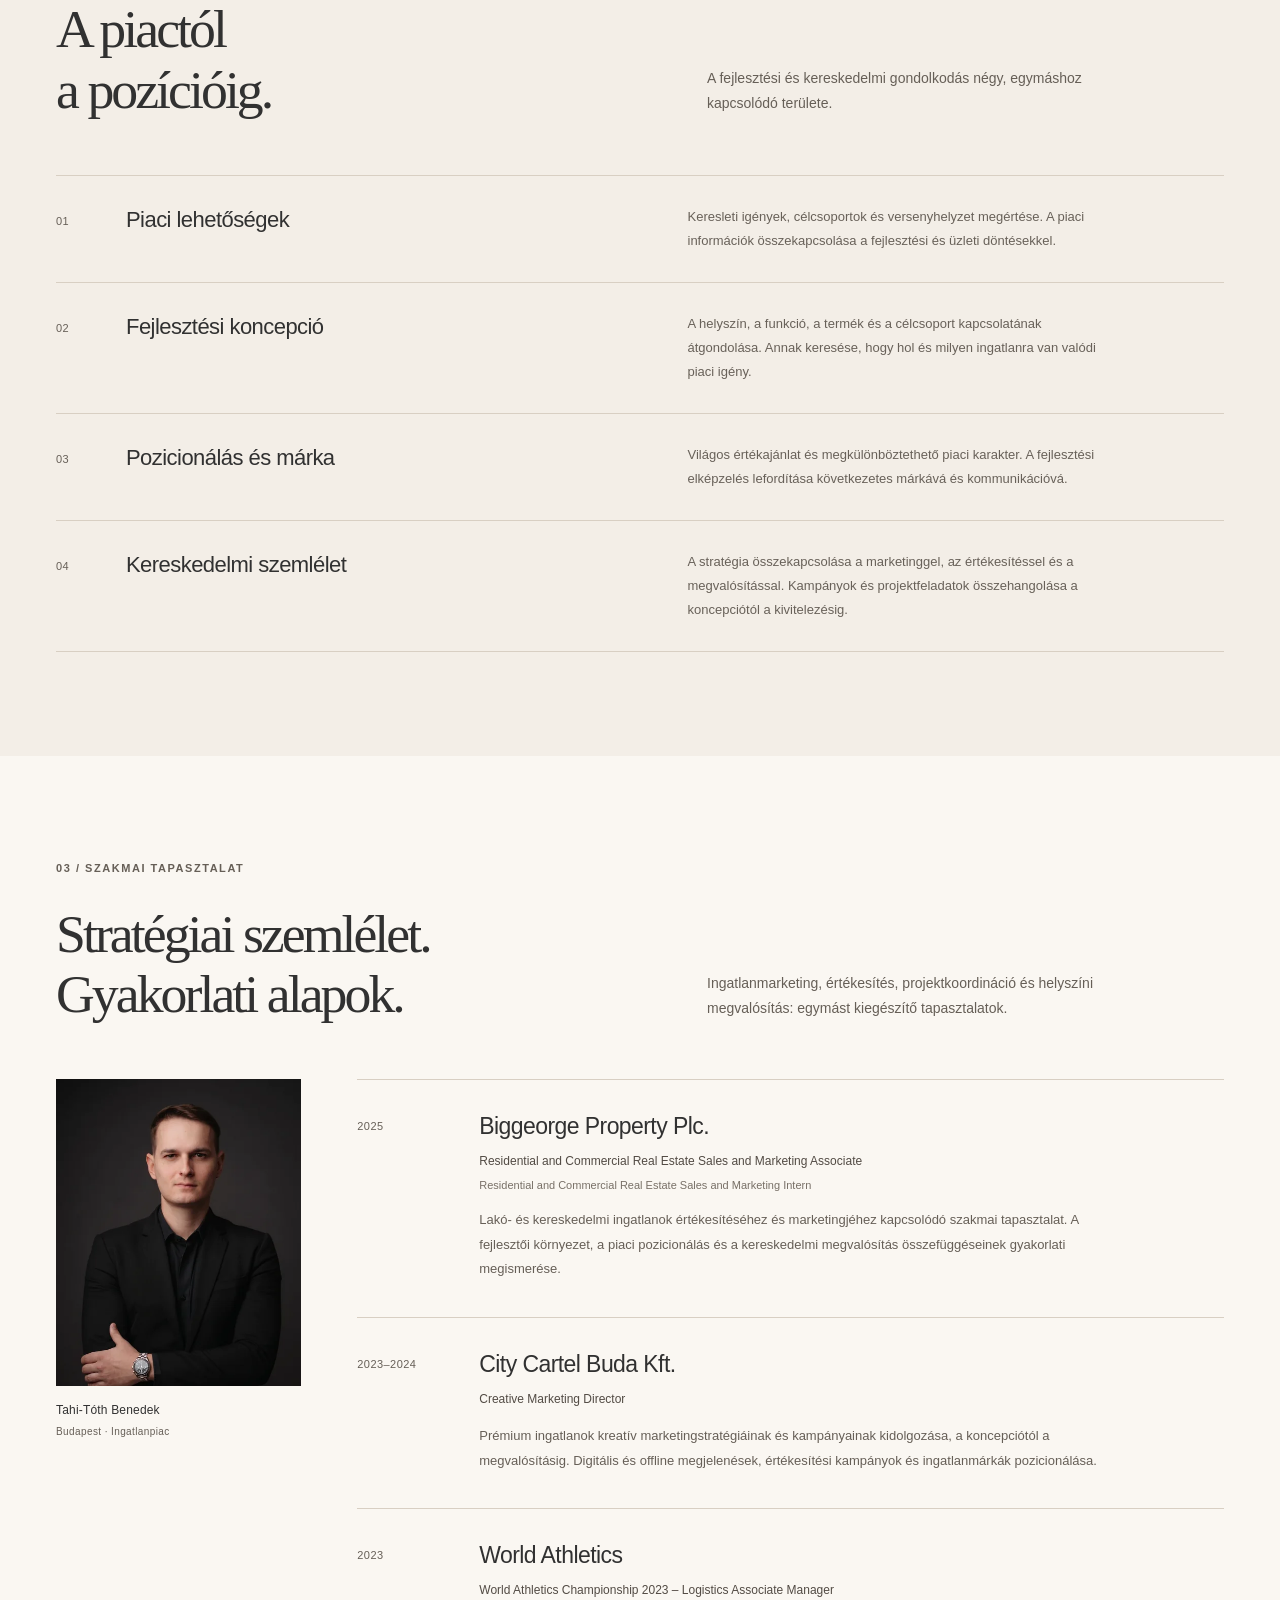
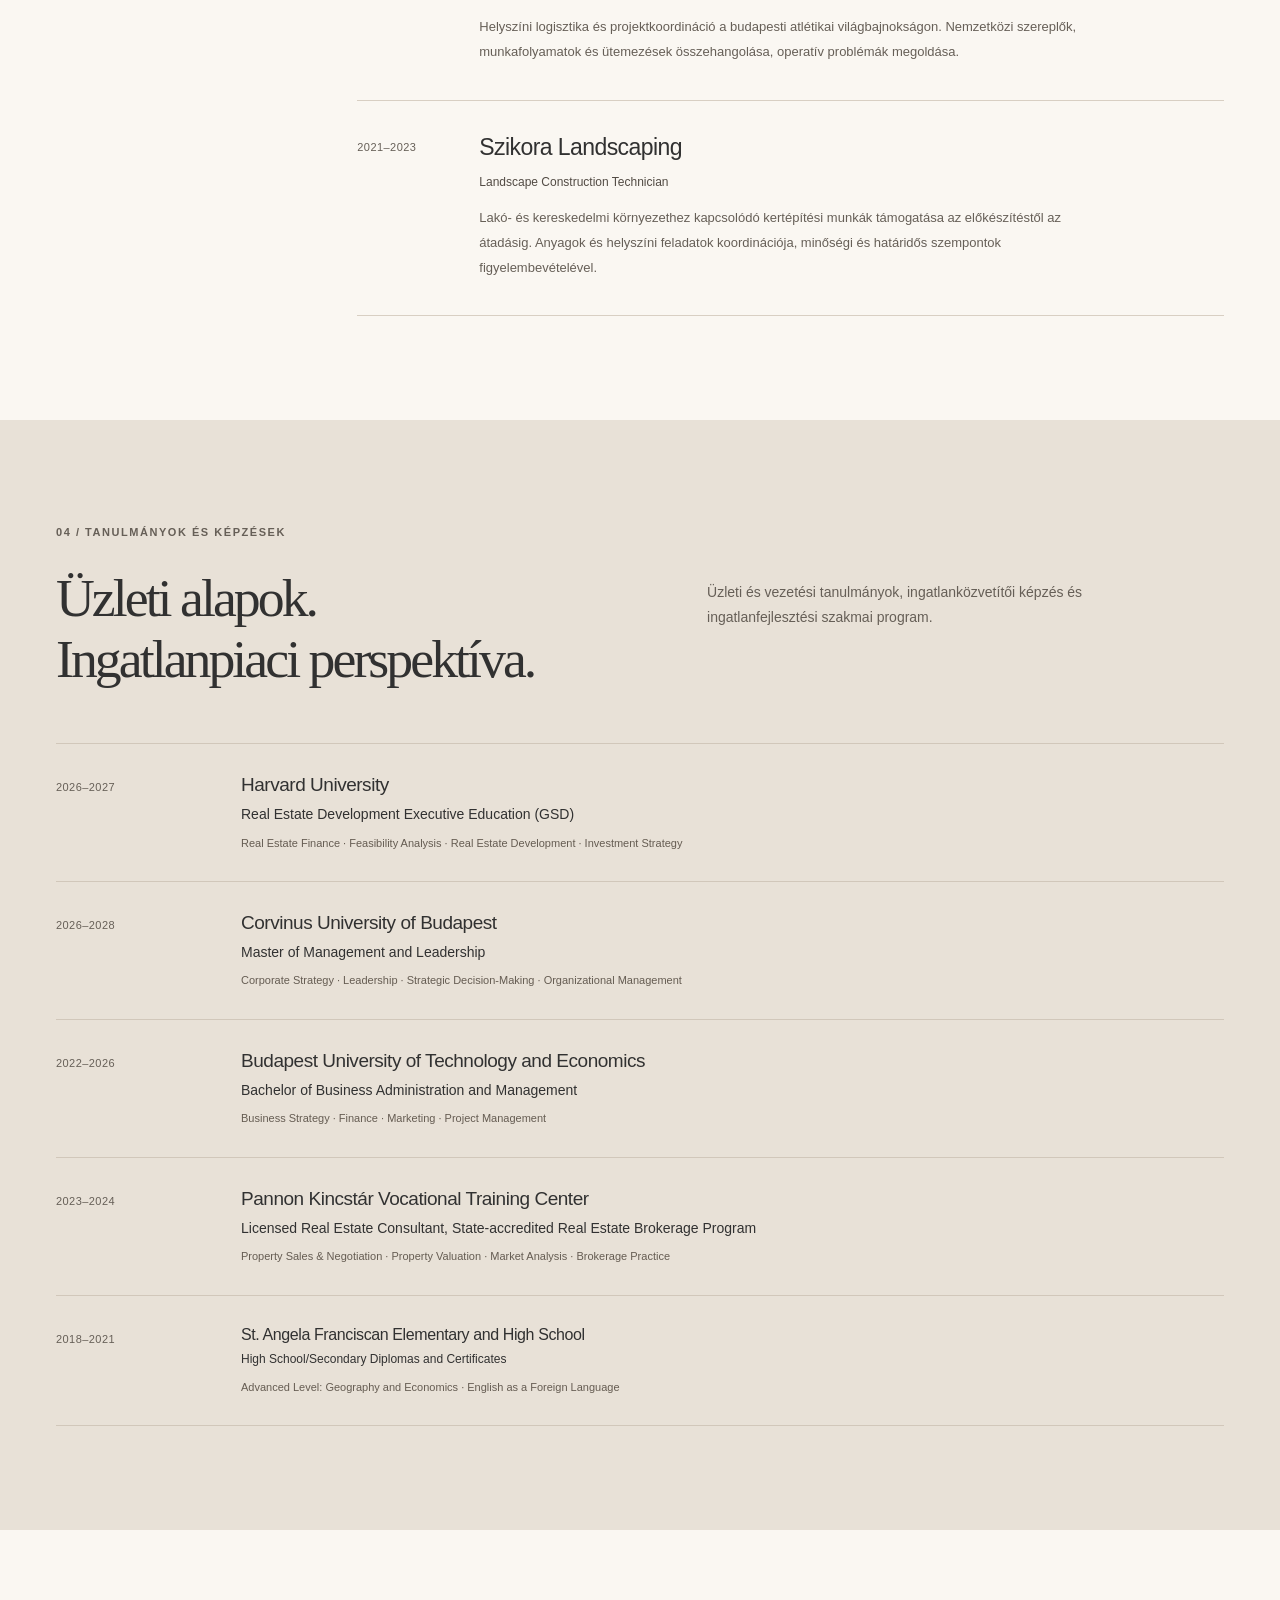
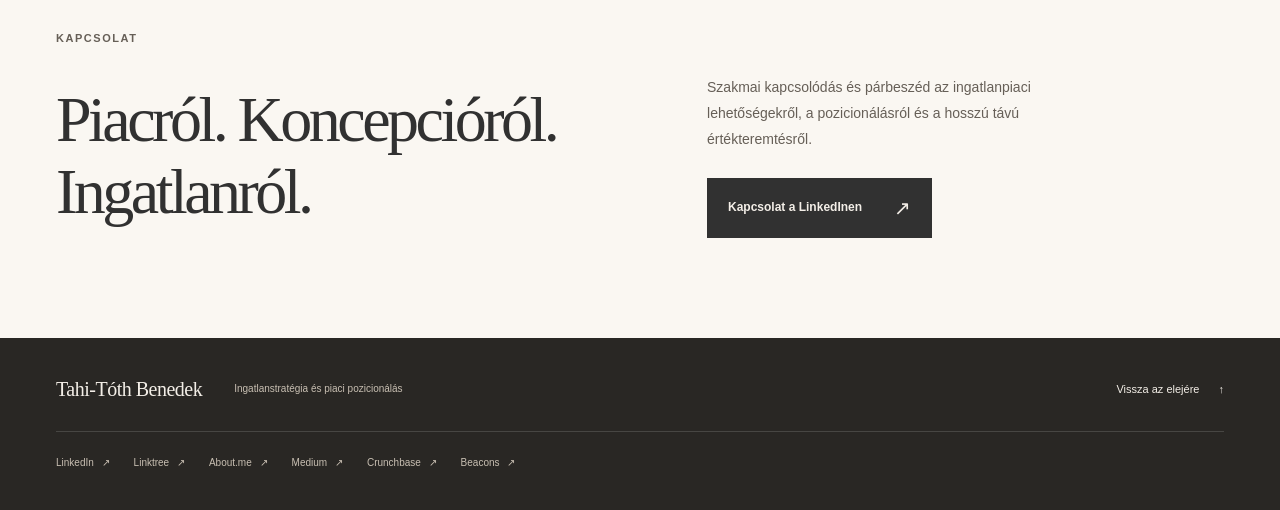
==== commit 3c329ae9: "Add files via upload" ====
--- a/index.html
+++ b/index.html
@@ -3,6 +3,7 @@
 <head>
   <meta charset="utf-8">
   <meta name="viewport" content="width=device-width, initial-scale=1">
+  <meta name="robots" content="max-image-preview:large">
   <title>Tahi-Tóth Benedek | Ingatlanstratégia és piaci pozicionálás</title>
   <meta name="description" content="Tahi-Tóth Benedek szakmai oldala. Ingatlanpiaci lehetőségek, fejlesztési koncepció, márkapozicionálás és kereskedelmi szemlélet, gyakorlati tapasztalatra építve.">
   <meta name="author" content="Benedek Tahi-Tóth">
@@ -18,17 +19,18 @@
   <meta property="og:url" content="https://benedektt.github.io/">
   <meta property="og:locale" content="hu_HU">
   <meta property="og:locale:alternate" content="en_GB">
-  <meta property="og:image" content="https://benedektt.github.io/assets/social-card.png">
+  <meta property="og:image" content="https://benedektt.github.io/assets/benedek-tahi-toth-profile.jpg">
   <meta property="og:image:width" content="1200">
-  <meta property="og:image:height" content="630">
-  <meta property="og:image:alt" content="Benedek Tahi-Tóth — Real estate strategy and market positioning">
+  <meta property="og:image:height" content="1200">
+  <meta property="og:image:alt" content="Tahi-Tóth Benedek szakmai portréja">
   <meta name="twitter:card" content="summary_large_image">
   <meta name="twitter:title" content="Tahi-Tóth Benedek | Ingatlanstratégia és piaci pozicionálás">
   <meta name="twitter:description" content="Tahi-Tóth Benedek szakmai oldala. Ingatlanpiaci lehetőségek, fejlesztési koncepció, márkapozicionálás és kereskedelmi szemlélet, gyakorlati tapasztalatra építve.">
-  <meta name="twitter:image" content="https://benedektt.github.io/assets/social-card.png">
+  <meta name="twitter:image" content="https://benedektt.github.io/assets/benedek-tahi-toth-profile-wide.jpg">
+  <meta name="twitter:image:alt" content="Tahi-Tóth Benedek szakmai portréja">
   <link rel="icon" href="assets/favicon.svg" type="image/svg+xml">
   <link rel="stylesheet" href="styles.css">
-  <script type="application/ld+json">{"@context":"https://schema.org","@graph":[{"@type":"Person","@id":"https://benedektt.github.io/#person","name":"Benedek Tahi-Tóth","alternateName":["Tahi-Tóth Benedek","Benedek Tahi-Toth","Tahi-Toth Benedek"],"url":"https://benedektt.github.io/","description":"Tahi-Tóth Benedek szakmai oldala. Ingatlanpiaci lehetőségek, fejlesztési koncepció, márkapozicionálás és kereskedelmi szemlélet, gyakorlati tapasztalatra építve.","sameAs":["https://www.linkedin.com/in/benedektt/","https://linktr.ee/benedektt","https://about.me/benedektt","https://medium.com/@benedektt","https://www.crunchbase.com/person/benedek-tahi-t%C3%B3th","https://beacons.ai/benedektt"],"knowsAbout":["Real estate market analysis","Real estate development concepts","Market positioning","Real estate branding","Property marketing","Residential and commercial real estate sales"]},{"@type":"WebSite","@id":"https://benedektt.github.io/#website","url":"https://benedektt.github.io/","name":"Benedek Tahi-Tóth","inLanguage":["hu","en"],"publisher":{"@id":"https://benedektt.github.io/#person"}},{"@type":"ProfilePage","@id":"https://benedektt.github.io/#profile","url":"https://benedektt.github.io/","name":"Tahi-Tóth Benedek | Ingatlanstratégia és piaci pozicionálás","inLanguage":"hu","mainEntity":{"@id":"https://benedektt.github.io/#person"},"isPartOf":{"@id":"https://benedektt.github.io/#website"}}]}</script>
+  <script type="application/ld+json">{"@context":"https://schema.org","@graph":[{"@type":"Person","@id":"https://benedektt.github.io/#person","name":"Benedek Tahi-Tóth","alternateName":["Tahi-Tóth Benedek","Benedek Tahi-Toth","Tahi-Toth Benedek"],"url":"https://benedektt.github.io/","description":"Tahi-Tóth Benedek szakmai fókuszában a piaci lehetőségek, a fejlesztési koncepció és a kereskedelmi stratégia összekapcsolása áll.","sameAs":["https://www.linkedin.com/in/benedektt/","https://linktr.ee/benedektt","https://about.me/benedektt","https://medium.com/@benedektt","https://www.crunchbase.com/person/benedek-tahi-t%C3%B3th","https://beacons.ai/benedektt"],"knowsAbout":["Real estate market analysis","Real estate development concepts","Market positioning","Real estate branding","Property marketing","Residential and commercial real estate sales"],"givenName":"Benedek","familyName":"Tahi-Tóth","image":[{"@id":"https://benedektt.github.io/#portrait-square"},{"@id":"https://benedektt.github.io/#portrait-wide"},{"@id":"https://benedektt.github.io/#portrait"}],"mainEntityOfPage":{"@id":"https://benedektt.github.io/#profile"}},{"@type":"WebSite","@id":"https://benedektt.github.io/#website","url":"https://benedektt.github.io/","name":"Benedek Tahi-Tóth","inLanguage":["hu","en"],"publisher":{"@id":"https://benedektt.github.io/#person"}},{"@type":"ProfilePage","@id":"https://benedektt.github.io/#profile","url":"https://benedektt.github.io/","name":"Tahi-Tóth Benedek | Ingatlanstratégia és piaci pozicionálás","inLanguage":"hu","mainEntity":{"@id":"https://benedektt.github.io/#person"},"isPartOf":{"@id":"https://benedektt.github.io/#website"},"primaryImageOfPage":{"@id":"https://benedektt.github.io/#portrait-square"}},{"@type":"ImageObject","@id":"https://benedektt.github.io/#portrait-square","url":"https://benedektt.github.io/assets/benedek-tahi-toth-profile.jpg","contentUrl":"https://benedektt.github.io/assets/benedek-tahi-toth-profile.jpg","width":1200,"height":1200,"caption":"Tahi-Tóth Benedek szakmai portréja","about":{"@id":"https://benedektt.github.io/#person"},"representativeOfPage":true},{"@type":"ImageObject","@id":"https://benedektt.github.io/#portrait-wide","url":"https://benedektt.github.io/assets/benedek-tahi-toth-profile-wide.jpg","contentUrl":"https://benedektt.github.io/assets/benedek-tahi-toth-profile-wide.jpg","width":1200,"height":675,"caption":"Tahi-Tóth Benedek szakmai portréja","about":{"@id":"https://benedektt.github.io/#person"},"representativeOfPage":true},{"@type":"ImageObject","@id":"https://benedektt.github.io/#portrait","url":"https://benedektt.github.io/assets/benedek-tahi-toth-portrait.jpg","contentUrl":"https://benedektt.github.io/assets/benedek-tahi-toth-portrait.jpg","width":960,"height":1200,"caption":"Tahi-Tóth Benedek szakmai portréja","about":{"@id":"https://benedektt.github.io/#person"},"representativeOfPage":true}]}</script>
 </head>
 <body id="top">
   <a class="skip-link" href="#main">Ugrás a tartalomra</a>
@@ -90,7 +92,16 @@
       </div>
       <section id="tapasztalat" class="experience section container" aria-labelledby="experience-title">
         <div class="section-heading"><div><p class="section-label">03 / Szakmai tapasztalat</p><h2 id="experience-title">Stratégiai szemlélet.<br>Gyakorlati alapok.</h2></div><p class="section-intro">Ingatlanmarketing, értékesítés, projektkoordináció és helyszíni megvalósítás: egymást kiegészítő tapasztalatok.</p></div>
+        <div class="experience-body">
+          <figure class="profile-portrait">
+            <picture>
+              <source type="image/webp" srcset="assets/benedek-tahi-toth-portrait-480.webp 480w, assets/benedek-tahi-toth-portrait-960.webp 960w" sizes="(max-width: 600px) 240px, (max-width: 850px) 160px, (max-width: 1150px) 22vw, 285px">
+              <img src="assets/benedek-tahi-toth-portrait.jpg" width="960" height="1200" alt="Tahi-Tóth Benedek szakmai portréja" loading="lazy" decoding="async">
+            </picture>
+            <figcaption><span class="portrait-name">Tahi-Tóth Benedek</span><span class="portrait-location">Budapest · Ingatlanpiac</span></figcaption>
+          </figure>
         <div class="career-list"><article class="career"><p class="year">2025</p><div><h3>Biggeorge Property Plc.</h3><ul class="roles"><li>Residential and Commercial Real Estate Sales and Marketing Associate</li><li>Residential and Commercial Real Estate Sales and Marketing Intern</li></ul><p class="career-description">Lakó- és kereskedelmi ingatlanok értékesítéséhez és marketingjéhez kapcsolódó szakmai tapasztalat. A fejlesztői környezet, a piaci pozicionálás és a kereskedelmi megvalósítás összefüggéseinek gyakorlati megismerése.</p></div></article><article class="career"><p class="year">2023–2024</p><div><h3>City Cartel Buda Kft.</h3><ul class="roles"><li>Creative Marketing Director</li></ul><p class="career-description">Prémium ingatlanok kreatív marketingstratégiáinak és kampányainak kidolgozása, a koncepciótól a megvalósításig. Digitális és offline megjelenések, értékesítési kampányok és ingatlanmárkák pozicionálása.</p></div></article><article class="career"><p class="year">2023</p><div><h3>World Athletics</h3><ul class="roles"><li>World Athletics Championship 2023 – Logistics Associate Manager</li></ul><p class="career-description">Helyszíni logisztika és projektkoordináció a budapesti atlétikai világbajnokságon. Nemzetközi szereplők, munkafolyamatok és ütemezések összehangolása, operatív problémák megoldása.</p></div></article><article class="career"><p class="year">2021–2023</p><div><h3>Szikora Landscaping</h3><ul class="roles"><li>Landscape Construction Technician</li></ul><p class="career-description">Lakó- és kereskedelmi környezethez kapcsolódó kertépítési munkák támogatása az előkészítéstől az átadásig. Anyagok és helyszíni feladatok koordinációja, minőségi és határidős szempontok figyelembevételével.</p></div></article></div>
+        </div>
       </section>
       <div class="education-wrap">
         <section id="tanulmanyok" class="education section container" aria-labelledby="education-title">
--- a/styles.css
+++ b/styles.css
@@ -1,8 +1,9 @@
 :root{--ink:#313131;--ink-deep:#292724;--cream:#f3eee7;--paper:#faf7f2;--sand:#9b8064;--muted:#665f57;--line:#d8cfc3;--serif:Georgia,'Times New Roman',serif;--sans:Inter,'Segoe UI',Arial,sans-serif}
 *{box-sizing:border-box}html{scroll-behavior:smooth;scroll-padding-top:26px}body{margin:0;background:var(--paper);color:var(--ink);font-family:var(--sans);font-size:16px;line-height:1.65;-webkit-font-smoothing:antialiased}a{color:inherit;text-decoration:none}a:focus-visible{outline:3px solid #8b6f4f;outline-offset:6px}::selection{background:#dfd0bf;color:var(--ink)}h1,h2,h3,p{margin:0}h1,h2{font-family:var(--serif);font-weight:400;letter-spacing:-.055em}h2{font-size:clamp(36px,4.2vw,58px);line-height:1.13}h3{font-size:22px;font-weight:500;line-height:1.35;letter-spacing:-.025em}.container{width:min(1240px,calc(100% - 112px));margin-inline:auto}.section{padding-block:104px}.skip-link{position:absolute;top:-100px;left:16px;z-index:100;padding:12px 20px;background:var(--sand);color:var(--ink)}.skip-link:focus{top:16px}.hero-wrap{background:var(--cream)}.site-header,.hero{color:var(--ink);background:var(--cream)}.site-header{display:flex;align-items:center;justify-content:space-between;gap:30px;padding-top:31px;padding-bottom:31px;border-bottom:1px solid #31313124}.wordmark{font-size:12px;line-height:1.25;letter-spacing:.12em;font-weight:600;flex-shrink:0}.wordmark-dot{color:var(--sand)}.site-header nav{display:flex;align-items:center;gap:28px;margin-left:auto}.site-header nav a{font-size:13px;opacity:.84;padding-block:9px}.site-header nav a:hover{opacity:1;color:var(--sand)}.languages{display:flex;gap:9px;align-items:center;font-size:11px;letter-spacing:.06em}.languages a{padding:10px 2px;opacity:.72}.languages a[aria-current]{opacity:1;border-bottom:1px solid var(--sand)}.languages span{opacity:.5}.hero{display:grid;grid-template-columns:1.1fr 1fr;gap:0 30px;padding-top:76px;position:relative}.eyebrow,.section-label{font-size:11px;line-height:1.5;font-weight:600;text-transform:uppercase;letter-spacing:.14em}.eyebrow{display:flex;align-items:center;gap:10px;color:#716b63;margin-bottom:31px}.status-dot{width:5px;height:5px;background:var(--sand);border-radius:50%;display:inline-block}.hero h1{font-size:clamp(65px,7.6vw,110px);line-height:.97;margin-left:-4px;white-space:nowrap}.accent{color:var(--sand)}.position{font-size:clamp(22px,2.3vw,31px);font-weight:400;line-height:1.28;letter-spacing:-.03em;margin-top:26px}.hero-intro{max-width:475px;font-size:14px;line-height:1.85;color:#655f58;margin-top:23px}.hero-actions{display:flex;align-items:center;gap:28px;margin-top:32px}.button{display:inline-flex;align-items:center;justify-content:space-between;gap:32px;padding:16px 21px;font-size:12px;font-weight:600;line-height:1.4;min-height:50px;transition:background .15s,color .15s}.button span{font-size:20px;font-weight:400}.button-light{background:transparent;color:var(--ink);border:1px solid var(--ink)}.button-light:hover{background:var(--ink);color:var(--cream)}.button-dark{background:var(--ink);color:var(--cream)}.button-dark:hover{background:#4b4540}.text-link{white-space:nowrap;font-size:12px;border-bottom:1px solid #31313165;padding-block:10px}.text-link span{margin-left:14px}.hero-art{align-self:center;position:relative;min-width:0}.architecture{width:100%;height:auto;display:block;color:#8c7a66;overflow:visible}.art-caption{display:flex;align-items:center;justify-content:flex-end;gap:14px;font-size:10px;letter-spacing:.13em;text-transform:uppercase;color:#716b63;margin-top:-8px}.art-line{width:42px;height:1px;background:var(--sand)}.hero-foot{grid-column:1/-1;display:flex;justify-content:space-between;border-top:1px solid #31313124;margin-top:66px;padding-block:23px;font-size:11px;color:#6c655c;letter-spacing:.025em}.hero-foot>span:last-child{font-size:22px;color:var(--sand);line-height:1}.light-surface{background:var(--cream)}.section-label{color:var(--muted);margin-bottom:36px}.about-grid{display:grid;grid-template-columns:1.12fr 1fr;gap:72px}.about h2{font-size:clamp(30px,3.4vw,45px);line-height:1.22;letter-spacing:-.045em}.prose{font-size:14px;color:#686159;line-height:1.95}.prose p+p{margin-top:20px}.questions{display:grid;grid-template-columns:1fr 1fr 1fr;gap:35px;list-style:none;padding:30px 0 0;margin:48px 0 0;border-top:1px solid var(--line)}.questions li{font-size:13px;display:flex;gap:16px;align-items:baseline}.questions span,.row-number,.year{font-size:11px;letter-spacing:.04em;font-variant-numeric:tabular-nums;color:var(--muted)}.questions span{font-size:10px}.focus{border-top:1px solid var(--line);padding-top:74px}.section-heading{display:grid;grid-template-columns:1.12fr 1fr;gap:72px;align-items:end;margin-bottom:54px}.section-heading .section-label{margin-bottom:27px}.section-intro{max-width:390px;color:var(--muted);font-size:14px;line-height:1.8;padding-bottom:4px}.focus-list{border-top:1px solid var(--line)}.focus-row{display:grid;grid-template-columns:45px 1fr 1fr;gap:25px;border-bottom:1px solid var(--line);padding:29px 0}.focus-row .row-number{padding-top:7px}.focus-row h3{font-size:22px}.focus-row p{font-size:13px;color:#686159;line-height:1.85;max-width:425px}.experience{background:var(--paper)}.career-list{border-top:1px solid var(--line);margin-left:calc(22% + 6px)}.career{display:grid;grid-template-columns:96px 1fr;gap:26px;padding:31px 0 35px;border-bottom:1px solid var(--line)}.career .year,.study .year{padding-top:6px}.career h3{font-size:23px;margin-bottom:10px}.roles{list-style:none;padding:0;margin:0 0 14px;font-size:12px;font-weight:500;line-height:1.65;color:#524b44}.roles li+li{margin-top:4px}.roles li:nth-child(2){color:#787067;font-size:11px}.career-description{font-size:13px;line-height:1.9;color:var(--muted);max-width:630px}.education-wrap{background:#e8e1d7}.education .section-heading{align-items:center}.study-list{border-top:1px solid #d1c7ba}.study{display:grid;grid-template-columns:155px 1fr;gap:30px;padding:28px 0;border-bottom:1px solid #d1c7ba}.study h3{font-size:19px;margin-bottom:5px}.degree{font-size:14px;line-height:1.6;max-width:740px}.subjects{font-size:11px;line-height:1.8;color:#655c52;margin-top:8px}.study:last-child h3{font-size:16px}.study:last-child .degree{font-size:12px}.contact{padding-block:100px}.contact .section-label{margin-bottom:28px}.contact-grid{display:grid;grid-template-columns:1.12fr 1fr;gap:72px;align-items:center}.contact-grid h2{font-size:clamp(38px,5vw,70px)}.contact-grid p{font-size:14px;line-height:1.85;max-width:390px;color:var(--muted);margin-bottom:25px}.site-footer{background:var(--ink-deep);color:var(--cream);padding-block:35px}.footer-top{display:grid;grid-template-columns:auto 1fr auto;align-items:center;gap:32px}.footer-name{font-family:var(--serif);font-size:20px;letter-spacing:-.025em}.footer-top p{font-size:10px;color:#c8bfb2}.back-top{font-size:11px}.back-top span{margin-left:16px}.profile-links{display:flex;flex-wrap:wrap;gap:10px 24px;border-top:1px solid #ffffff24;margin-top:25px;padding-top:19px}.profile-links a{font-size:10px;line-height:2.4;color:#c8bfb2}.profile-links a:hover{color:#efdfcb}.profile-links a span{margin-left:5px}.error-page{min-height:100vh;display:grid;place-items:center;padding:36px;background:var(--cream)}.error-page h1{font-size:clamp(45px,8vw,90px);line-height:1.05}.error-page p[lang]{margin:20px 0 28px;color:var(--muted)}
+.experience-body{display:grid;grid-template-columns:minmax(170px,.75fr) minmax(0,2.65fr);gap:56px;align-items:start}.experience-body .career-list{margin-left:0}.profile-portrait{margin:0;max-width:285px}.profile-portrait picture{display:block;background:#292724}.profile-portrait img{display:block;width:100%;height:auto;aspect-ratio:4/5;object-fit:cover}.profile-portrait figcaption{padding-top:15px}.portrait-name{display:block;color:var(--ink);font-size:12px;font-weight:500;line-height:1.6;letter-spacing:.015em}.portrait-location{display:block;color:var(--muted);font-size:10px;line-height:1.8;letter-spacing:.04em;margin-top:3px}
 @media(min-width:1450px){.hero{padding-top:85px}}
-@media(max-width:1150px){.container{width:calc(100% - 72px)}.site-header nav{gap:20px}.hero{gap:0 16px;padding-top:60px}.hero h1{font-size:8.2vw}.hero-intro{font-size:13px}.hero-art{align-self:center}.about-grid,.section-heading,.contact-grid{gap:40px}.career-list{margin-left:12%}.focus-row{grid-template-columns:30px .95fr 1fr;gap:20px}.focus-row h3{font-size:20px}.footer-top{gap:20px}}
-@media(max-width:850px){.container{width:calc(100% - 48px)}.site-header{gap:20px;padding-block:25px}.site-header nav{gap:17px}.site-header nav a{font-size:11px}.hero h1{font-size:9vw}.hero{padding-top:45px}.hero-art{margin-right:-15px}.position{font-size:24px}.hero-intro{font-size:13px}.hero-actions{gap:18px}.hero-actions .button{gap:20px;padding:14px 16px;font-size:11px}.hero-foot{margin-top:45px;font-size:10px}.section{padding-block:75px}.about-grid{grid-template-columns:1fr;gap:28px}.about h2{font-size:43px}.prose{max-width:660px}.questions{gap:20px;margin-top:35px}.questions li{font-size:11px;gap:10px}.section-heading{gap:30px}.section-heading h2{font-size:40px}.section-intro{font-size:13px}.focus-row{grid-template-columns:25px 1fr;gap:10px 20px}.focus-row p{grid-column:2;max-width:100%;font-size:13px}.focus-row h3{font-size:23px}.career-list{margin-left:0}.study{grid-template-columns:105px 1fr;gap:20px}.contact-grid{gap:30px}.footer-top{grid-template-columns:1fr auto}.footer-top p{grid-column:1;grid-row:2}.back-top{grid-column:2;grid-row:1/3}.footer-top{gap:7px 20px}}
-@media(max-width:600px){.container{width:calc(100% - 40px)}.site-header{display:grid;grid-template-columns:1fr auto;gap:19px 20px;padding-top:22px;padding-bottom:15px}.wordmark{font-size:10px}.languages{grid-column:2;grid-row:1;font-size:11px}.site-header nav{grid-column:1/-1;grid-row:2;justify-content:space-between;gap:12px;margin:0}.site-header nav a{font-size:11px;padding-block:10px}.hero{display:flex;flex-direction:column;padding-top:39px}.eyebrow{font-size:9px;margin-bottom:27px}.hero h1{font-size:clamp(65px,17vw,94px);letter-spacing:-.06em;margin-left:-2px}.position{font-size:25px;margin-top:23px;line-height:1.3}.hero-intro{font-size:13px;margin-top:20px;line-height:1.85;max-width:460px}.hero-actions{margin-top:25px;gap:18px}.hero-actions .button{font-size:11px;padding:15px 17px;gap:20px}.hero-art{width:min(90%,410px);margin:14px auto -5px;align-self:center}.architecture{max-height:370px}.art-caption{font-size:8px;margin-top:-8px}.hero-foot{width:100%;font-size:9px;margin-top:29px;padding-block:20px;gap:20px;align-items:center;line-height:1.6}.hero-foot>span:first-child{max-width:270px}.section{padding-block:58px}.section-label{font-size:9px;margin-bottom:25px;letter-spacing:.13em}.about h2{font-size:clamp(28px,7.7vw,40px);line-height:1.25}.about-grid{gap:25px}.prose{font-size:13px;line-height:1.9}.questions{grid-template-columns:1fr;gap:15px;margin-top:28px;padding-top:25px}.questions li{font-size:12px;gap:17px}.section-heading{grid-template-columns:1fr;gap:19px;margin-bottom:34px}.section-heading h2{font-size:40px}.section-heading .section-label{margin-bottom:22px}.section-intro{font-size:13px;max-width:430px}.focus{padding-top:50px}.focus-row{padding-block:24px;gap:9px 15px}.focus-row h3{font-size:21px}.focus-row p{font-size:12px;line-height:1.9}.career{grid-template-columns:1fr;gap:10px;padding-block:25px}.career h3{font-size:21px}.career .year{font-size:10px;padding:0}.roles{font-size:11px;line-height:1.7;overflow-wrap:anywhere}.roles li:nth-child(2){font-size:10px}.career-description{font-size:12px;line-height:1.9}.study{grid-template-columns:1fr;gap:10px;padding-block:24px}.study .year{font-size:10px;padding:0}.study h3{font-size:18px}.degree{font-size:13px}.subjects{font-size:10px;line-height:1.85}.study:last-child h3{font-size:15px}.contact-grid{grid-template-columns:1fr;gap:25px}.contact-grid h2{font-size:44px}.contact-grid p{font-size:13px}.contact .section-label{margin-bottom:24px}.button-dark{font-size:11px}.site-footer{padding-block:29px}.footer-top{grid-template-columns:1fr;gap:7px}.footer-name{font-size:21px}.footer-top p{font-size:10px;grid-row:auto;grid-column:auto}.back-top{grid-row:auto;grid-column:auto;margin-top:14px;font-size:10px;justify-self:start;padding-block:6px}.profile-links{gap:8px 19px;margin-top:22px;padding-top:15px}.profile-links a{font-size:10px}}
+@media(max-width:1150px){.experience-body{gap:36px}.container{width:calc(100% - 72px)}.site-header nav{gap:20px}.hero{gap:0 16px;padding-top:60px}.hero h1{font-size:8.2vw}.hero-intro{font-size:13px}.hero-art{align-self:center}.about-grid,.section-heading,.contact-grid{gap:40px}.career-list{margin-left:12%}.focus-row{grid-template-columns:30px .95fr 1fr;gap:20px}.focus-row h3{font-size:20px}.footer-top{gap:20px}}
+@media(max-width:850px){.experience-body{grid-template-columns:1fr;gap:32px}.profile-portrait{display:grid;grid-template-columns:160px minmax(0,1fr);gap:24px;max-width:none;align-items:end}.profile-portrait figcaption{padding:0 0 2px}.container{width:calc(100% - 48px)}.site-header{gap:20px;padding-block:25px}.site-header nav{gap:17px}.site-header nav a{font-size:11px}.hero h1{font-size:9vw}.hero{padding-top:45px}.hero-art{margin-right:-15px}.position{font-size:24px}.hero-intro{font-size:13px}.hero-actions{gap:18px}.hero-actions .button{gap:20px;padding:14px 16px;font-size:11px}.hero-foot{margin-top:45px;font-size:10px}.section{padding-block:75px}.about-grid{grid-template-columns:1fr;gap:28px}.about h2{font-size:43px}.prose{max-width:660px}.questions{gap:20px;margin-top:35px}.questions li{font-size:11px;gap:10px}.section-heading{gap:30px}.section-heading h2{font-size:40px}.section-intro{font-size:13px}.focus-row{grid-template-columns:25px 1fr;gap:10px 20px}.focus-row p{grid-column:2;max-width:100%;font-size:13px}.focus-row h3{font-size:23px}.career-list{margin-left:0}.study{grid-template-columns:105px 1fr;gap:20px}.contact-grid{gap:30px}.footer-top{grid-template-columns:1fr auto}.footer-top p{grid-column:1;grid-row:2}.back-top{grid-column:2;grid-row:1/3}.footer-top{gap:7px 20px}}
+@media(max-width:600px){.experience-body{gap:28px}.profile-portrait{display:block;width:100%;max-width:240px}.profile-portrait figcaption{padding:13px 0 0}.container{width:calc(100% - 40px)}.site-header{display:grid;grid-template-columns:1fr auto;gap:19px 20px;padding-top:22px;padding-bottom:15px}.wordmark{font-size:10px}.languages{grid-column:2;grid-row:1;font-size:11px}.site-header nav{grid-column:1/-1;grid-row:2;justify-content:space-between;gap:12px;margin:0}.site-header nav a{font-size:11px;padding-block:10px}.hero{display:flex;flex-direction:column;padding-top:39px}.eyebrow{font-size:9px;margin-bottom:27px}.hero h1{font-size:clamp(65px,17vw,94px);letter-spacing:-.06em;margin-left:-2px}.position{font-size:25px;margin-top:23px;line-height:1.3}.hero-intro{font-size:13px;margin-top:20px;line-height:1.85;max-width:460px}.hero-actions{margin-top:25px;gap:18px}.hero-actions .button{font-size:11px;padding:15px 17px;gap:20px}.hero-art{width:min(90%,410px);margin:14px auto -5px;align-self:center}.architecture{max-height:370px}.art-caption{font-size:8px;margin-top:-8px}.hero-foot{width:100%;font-size:9px;margin-top:29px;padding-block:20px;gap:20px;align-items:center;line-height:1.6}.hero-foot>span:first-child{max-width:270px}.section{padding-block:58px}.section-label{font-size:9px;margin-bottom:25px;letter-spacing:.13em}.about h2{font-size:clamp(28px,7.7vw,40px);line-height:1.25}.about-grid{gap:25px}.prose{font-size:13px;line-height:1.9}.questions{grid-template-columns:1fr;gap:15px;margin-top:28px;padding-top:25px}.questions li{font-size:12px;gap:17px}.section-heading{grid-template-columns:1fr;gap:19px;margin-bottom:34px}.section-heading h2{font-size:40px}.section-heading .section-label{margin-bottom:22px}.section-intro{font-size:13px;max-width:430px}.focus{padding-top:50px}.focus-row{padding-block:24px;gap:9px 15px}.focus-row h3{font-size:21px}.focus-row p{font-size:12px;line-height:1.9}.career{grid-template-columns:1fr;gap:10px;padding-block:25px}.career h3{font-size:21px}.career .year{font-size:10px;padding:0}.roles{font-size:11px;line-height:1.7;overflow-wrap:anywhere}.roles li:nth-child(2){font-size:10px}.career-description{font-size:12px;line-height:1.9}.study{grid-template-columns:1fr;gap:10px;padding-block:24px}.study .year{font-size:10px;padding:0}.study h3{font-size:18px}.degree{font-size:13px}.subjects{font-size:10px;line-height:1.85}.study:last-child h3{font-size:15px}.contact-grid{grid-template-columns:1fr;gap:25px}.contact-grid h2{font-size:44px}.contact-grid p{font-size:13px}.contact .section-label{margin-bottom:24px}.button-dark{font-size:11px}.site-footer{padding-block:29px}.footer-top{grid-template-columns:1fr;gap:7px}.footer-name{font-size:21px}.footer-top p{font-size:10px;grid-row:auto;grid-column:auto}.back-top{grid-row:auto;grid-column:auto;margin-top:14px;font-size:10px;justify-self:start;padding-block:6px}.profile-links{gap:8px 19px;margin-top:22px;padding-top:15px}.profile-links a{font-size:10px}}
 @media(prefers-reduced-motion:reduce){html{scroll-behavior:auto}*{transition:none!important}}
-@media print{.hero-wrap,.site-header,.hero,.site-footer,.light-surface,.education-wrap{background:white;color:black}.hero-art,.site-header nav,.languages,.hero-actions,.hero-foot,.contact,.site-footer,.skip-link{display:none}.container{width:100%}.hero{display:block;padding:0}.hero h1{font-size:40px}.hero h1 br{display:none}.hero-intro,.position{color:black;max-width:100%}.position{font-size:20px}.section{padding-block:25px}.about-grid,.section-heading{display:block}.section-intro{margin-top:12px}.career-list{margin-left:0}.section-label,.prose,.career-description,.subjects,.degree{color:black}.career,.study{break-inside:avoid}.hero h1{white-space:normal}.section-heading h2,.about h2{font-size:26px}}
+@media print{.experience-body{display:block}.profile-portrait{display:none}.hero-wrap,.site-header,.hero,.site-footer,.light-surface,.education-wrap{background:white;color:black}.hero-art,.site-header nav,.languages,.hero-actions,.hero-foot,.contact,.site-footer,.skip-link{display:none}.container{width:100%}.hero{display:block;padding:0}.hero h1{font-size:40px}.hero h1 br{display:none}.hero-intro,.position{color:black;max-width:100%}.position{font-size:20px}.section{padding-block:25px}.about-grid,.section-heading{display:block}.section-intro{margin-top:12px}.career-list{margin-left:0}.section-label,.prose,.career-description,.subjects,.degree{color:black}.career,.study{break-inside:avoid}.hero h1{white-space:normal}.section-heading h2,.about h2{font-size:26px}}
